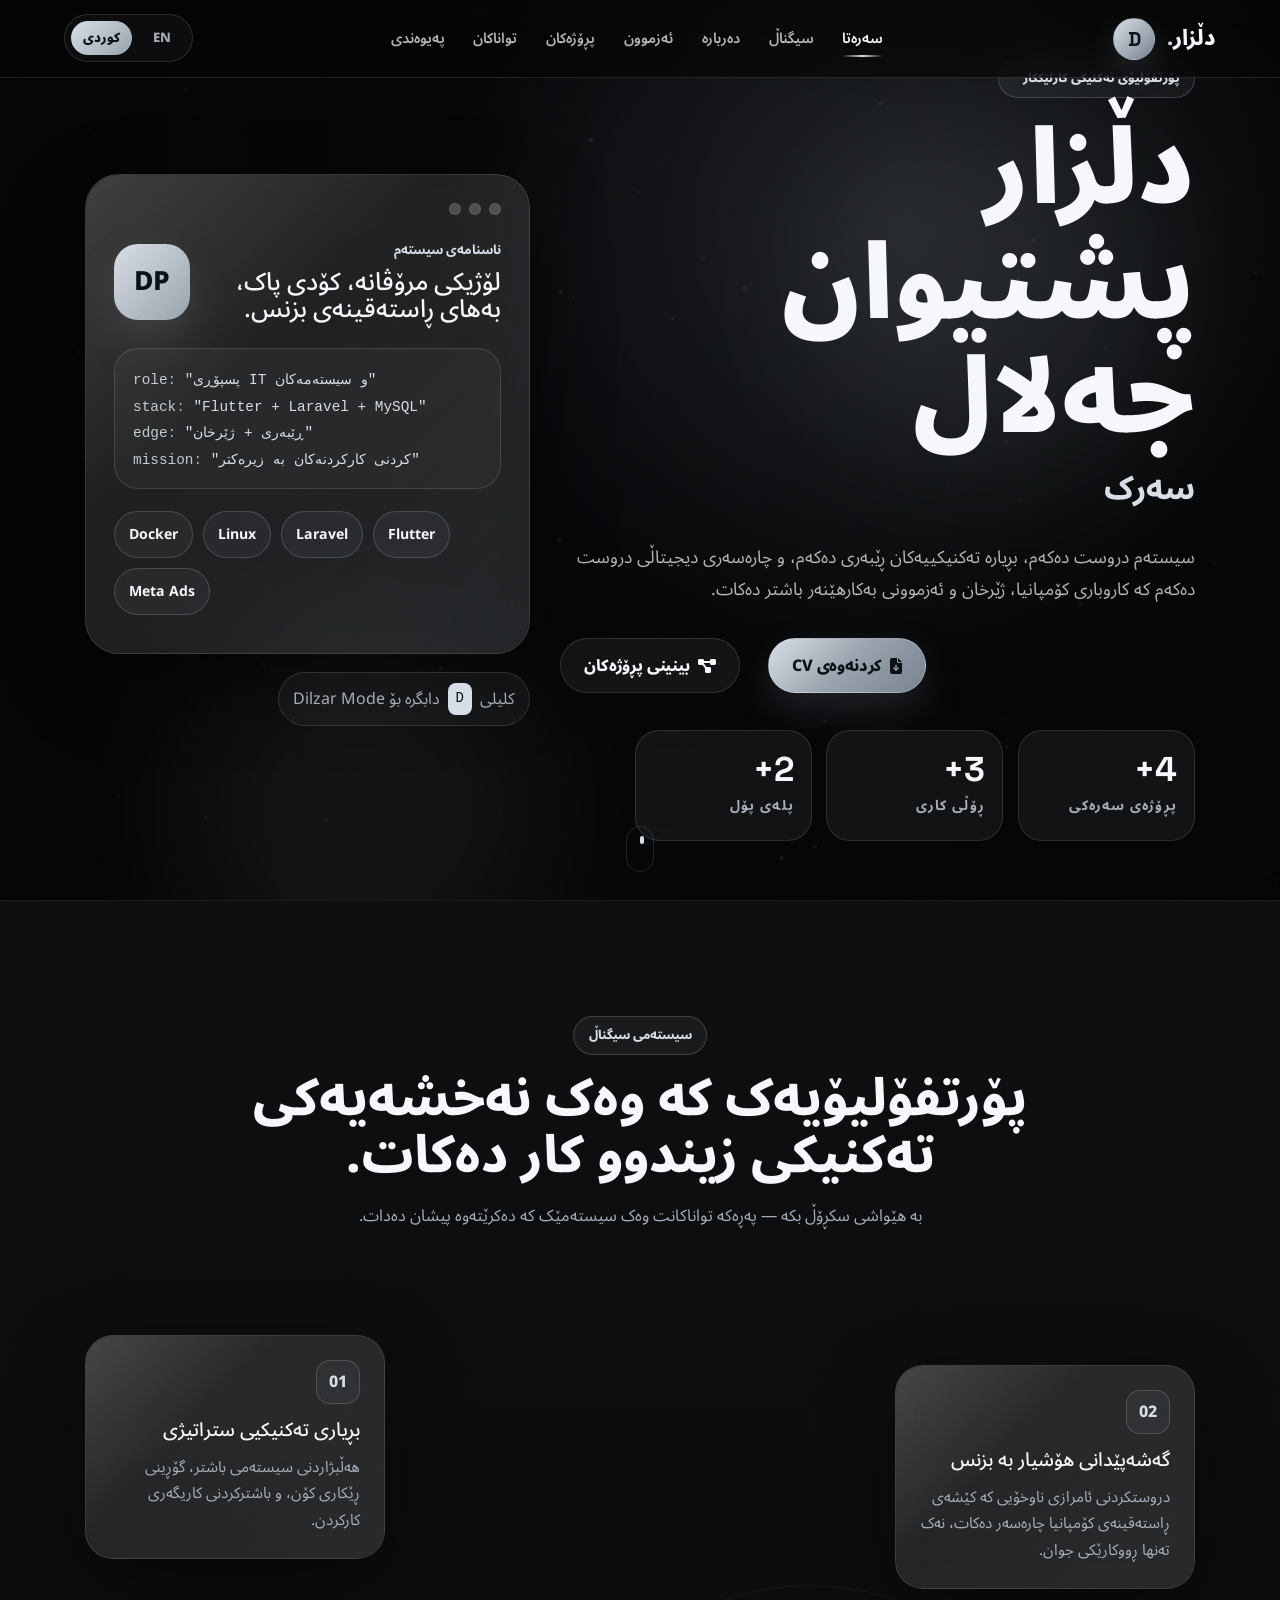
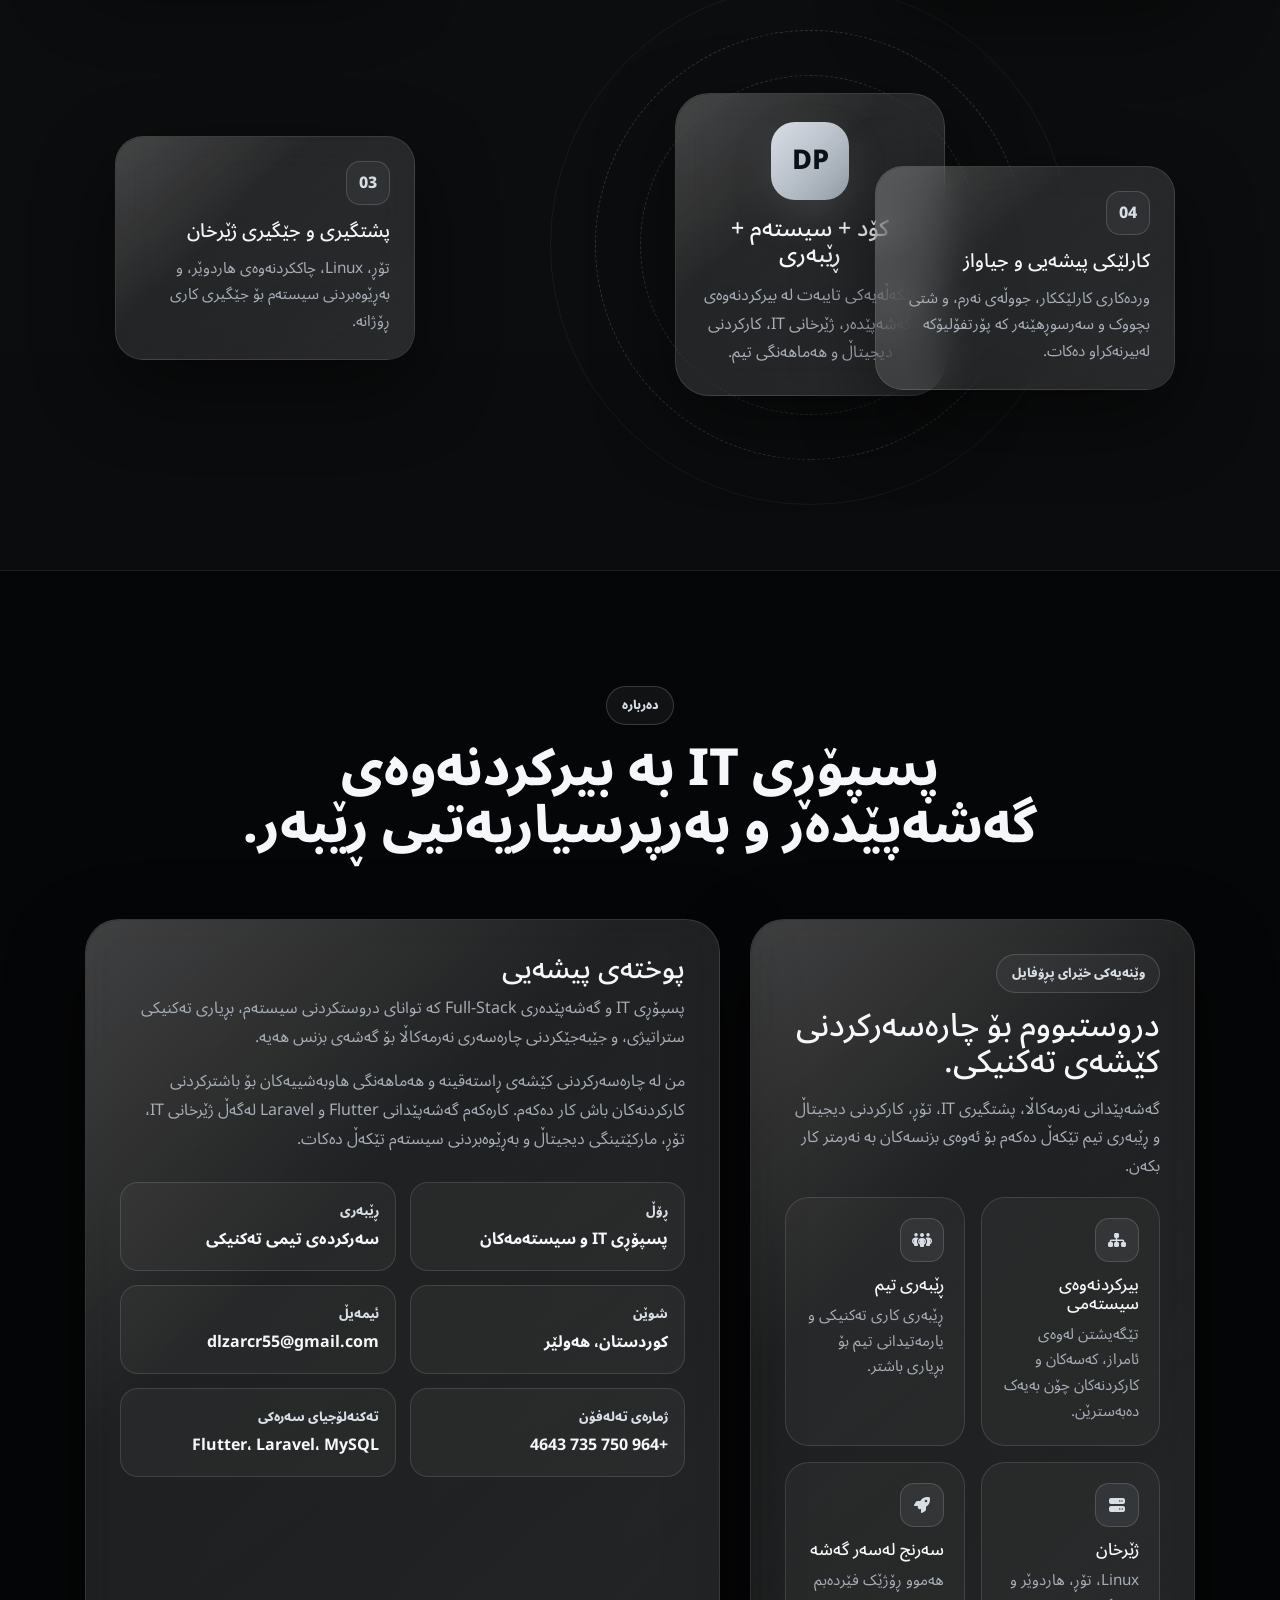
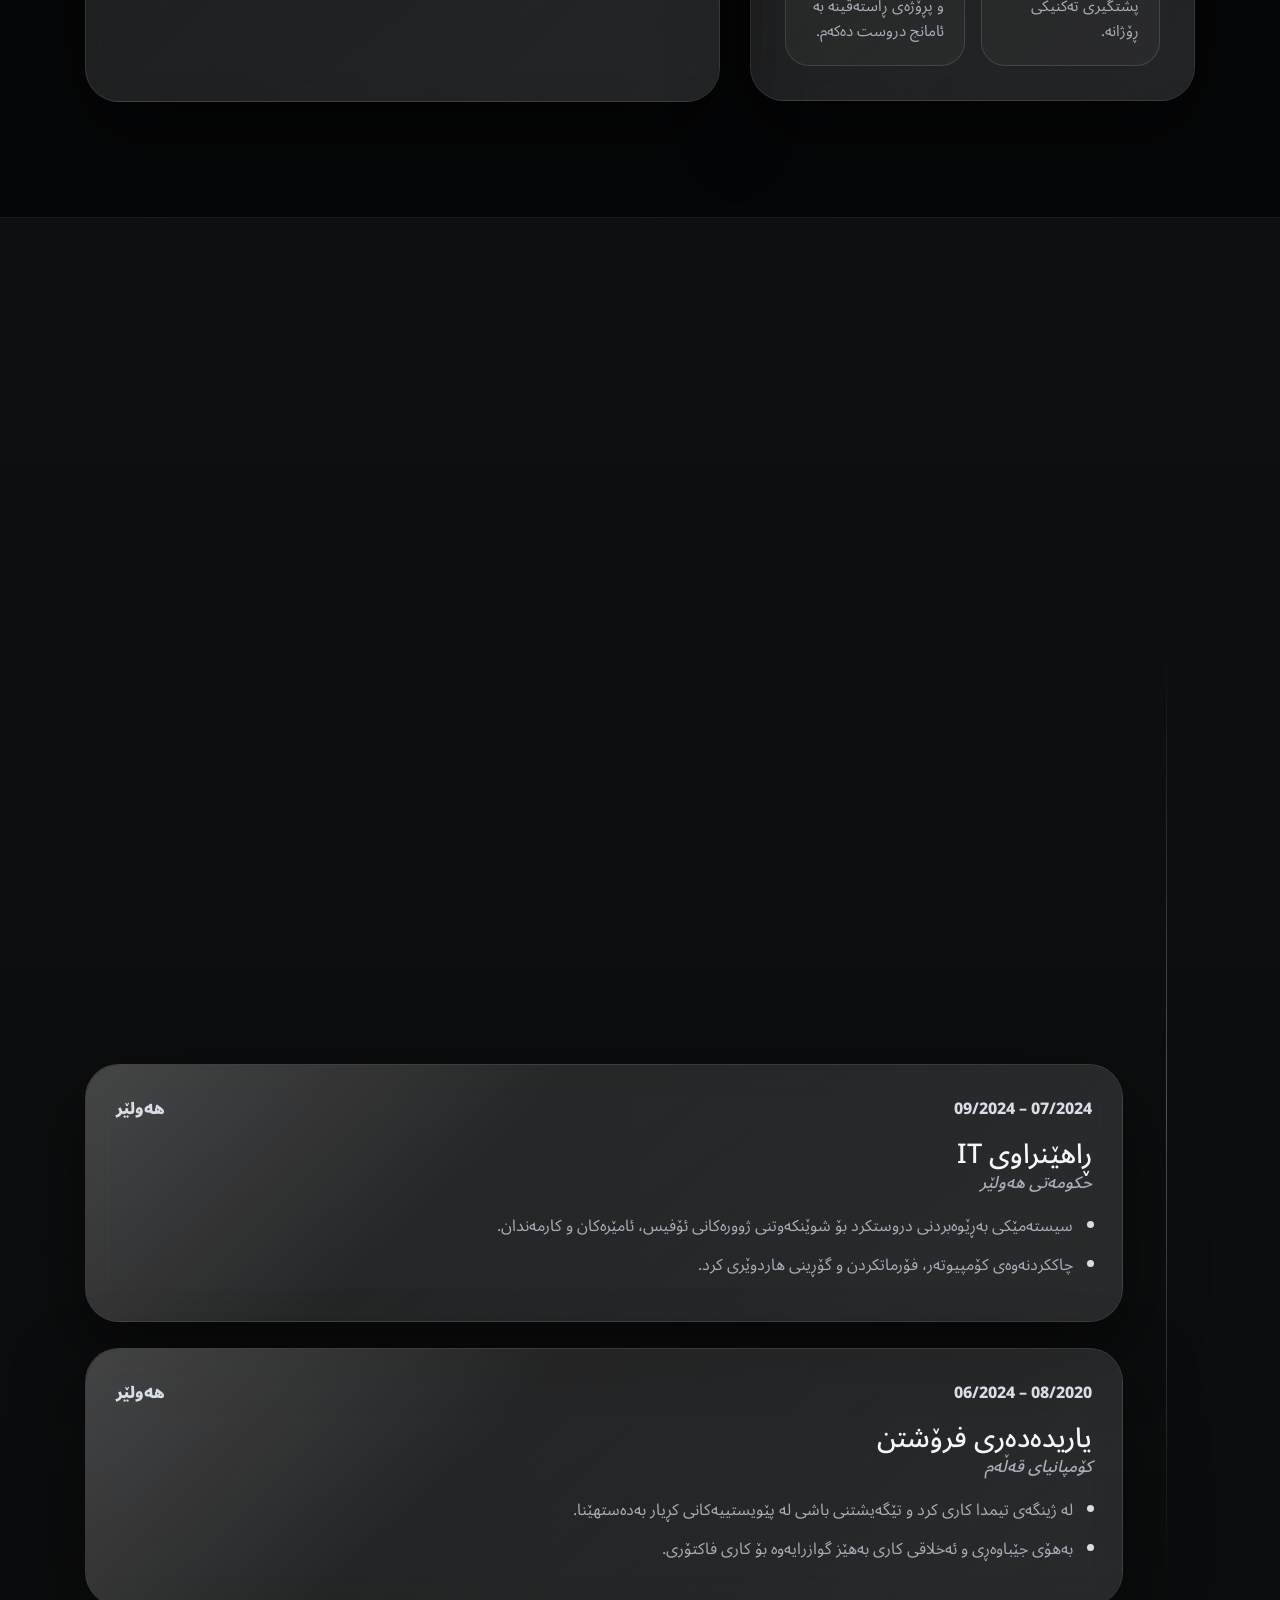
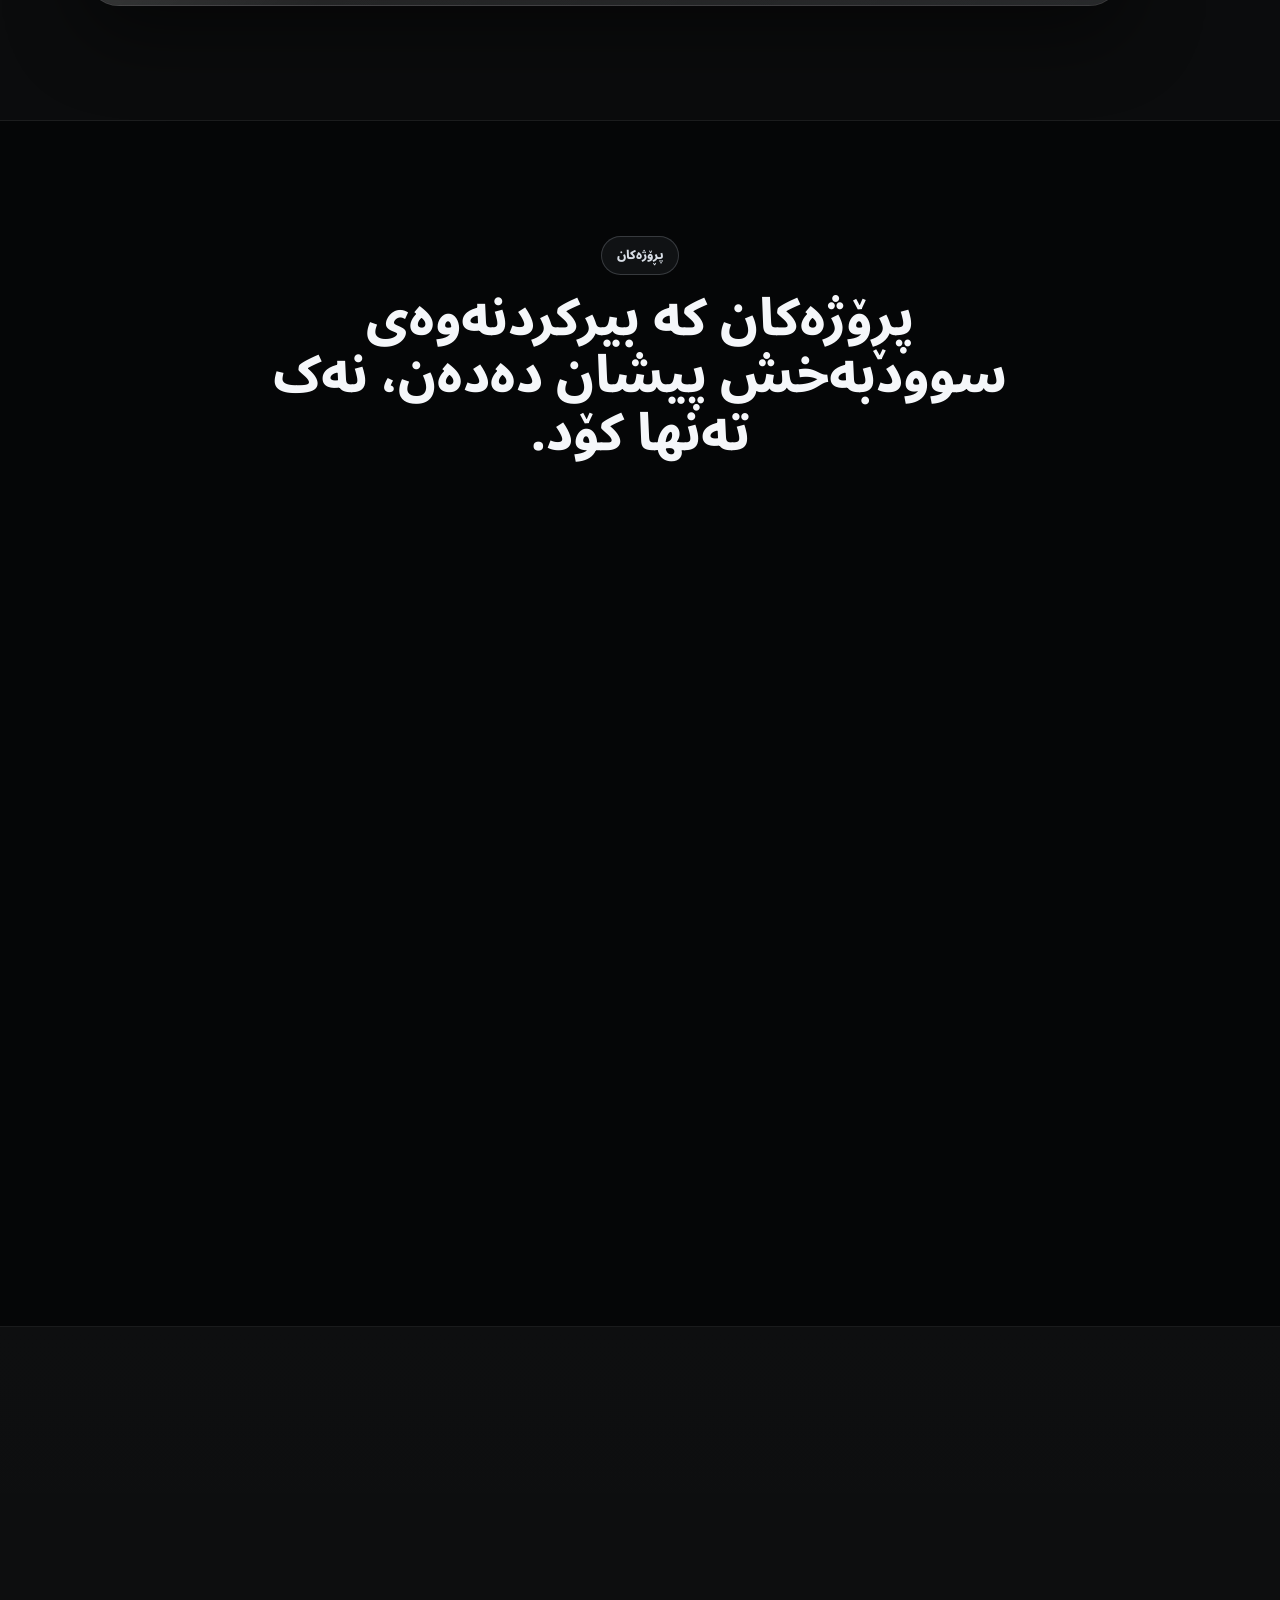
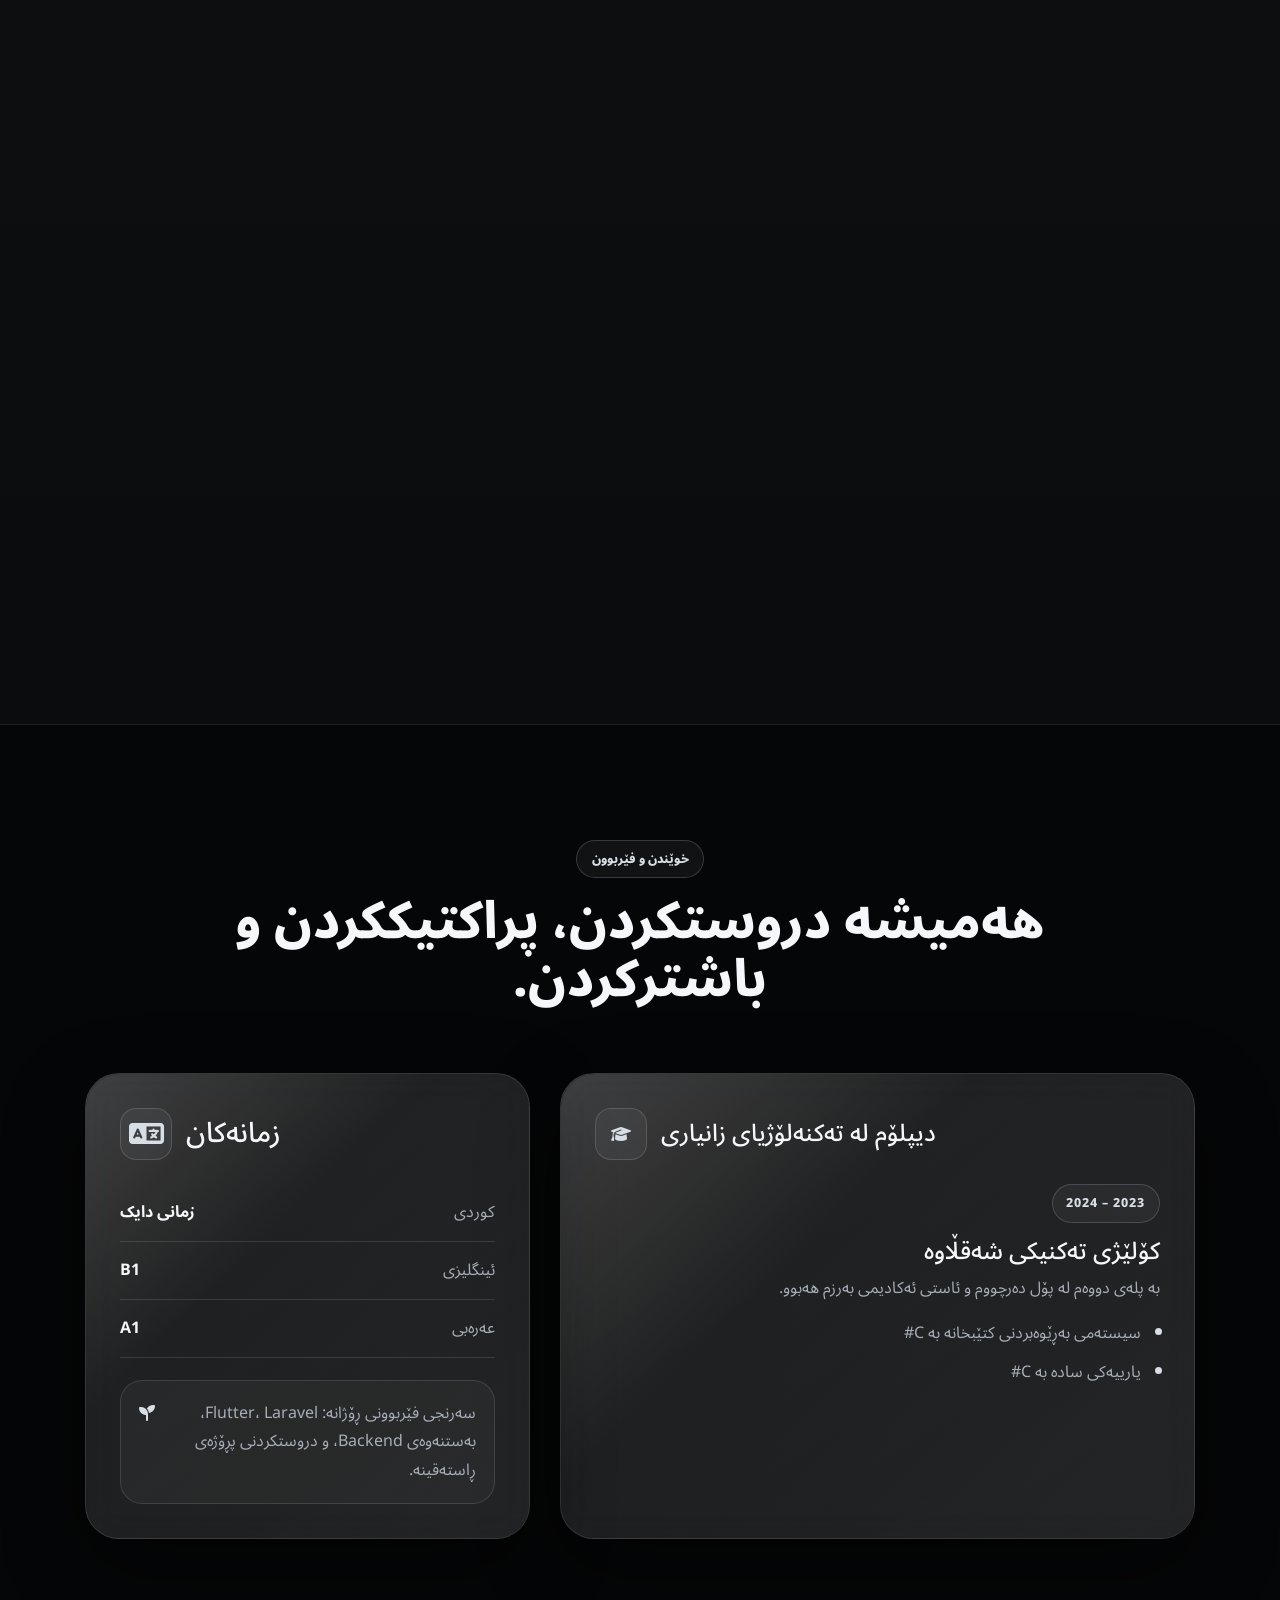
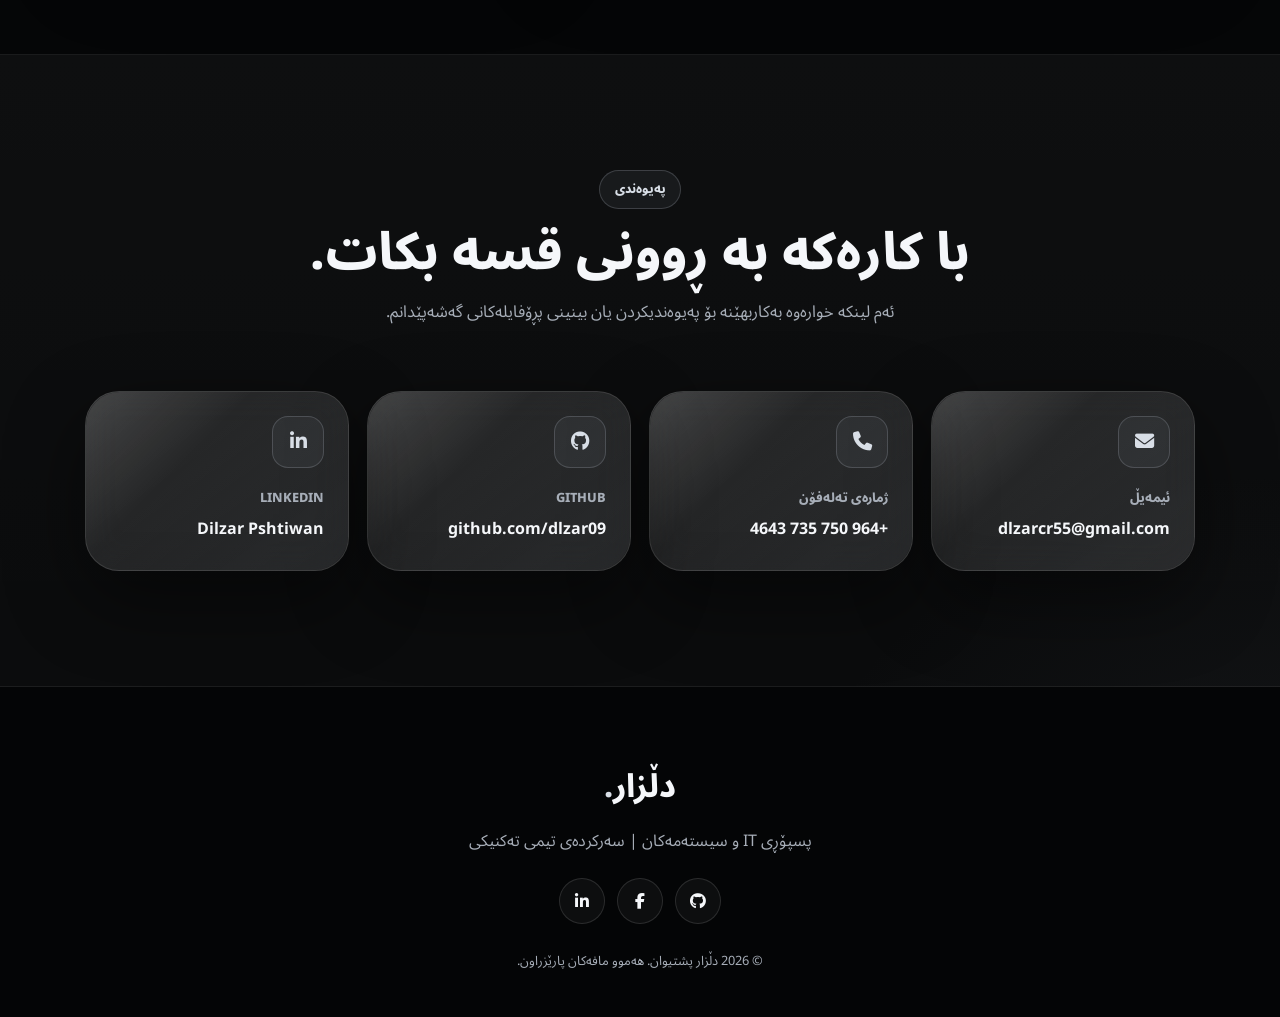
==== index-ku.html @ f73b2b1a "redesign the portfolio" ====
<!DOCTYPE html>
<html lang="ckb" dir="rtl">

<head>
    <meta charset="utf-8">
    <title>دڵزار پشتیوان جەلال | پسپۆڕی IT و سیستەمەکان</title>
    <meta content="width=device-width, initial-scale=1.0" name="viewport">
    <meta content="دڵزار پشتیوان جەلال، پسپۆڕی IT، سەرکردەی تیمی تەکنیکی، گەشەپێدەری Flutter، گەشەپێدەری Laravel" name="keywords">
    <meta content="پۆرتفۆلیۆیەکی تاریک و کارلێککار بۆ دڵزار پشتیوان جەلال، پسپۆڕی IT و سیستەمەکان و سەرکردەی تیمی تەکنیکی." name="description">

    <link href="https://fonts.googleapis.com/css2?family=Inter:wght@300;400;500;600;700;800;900&family=Space+Grotesk:wght@500;600;700&family=Noto+Sans+Arabic:wght@400;500;600;700;800;900&display=swap" rel="stylesheet">
    <link href="https://cdnjs.cloudflare.com/ajax/libs/font-awesome/6.2.1/css/all.min.css" rel="stylesheet">
    <link href="https://stackpath.bootstrapcdn.com/bootstrap/4.4.1/css/bootstrap.min.css" rel="stylesheet">
    <link href="import/assets/css/style.css" rel="stylesheet">
</head>

<body data-spy="scroll" data-target=".navbar" data-offset="88">
    <div class="scroll-progress" aria-hidden="true"></div>
    <div class="cursor-glow" aria-hidden="true"></div>

    <!-- Navbar Start -->
    <nav class="navbar fixed-top navbar-expand-lg navbar-dark luxury-nav px-lg-5">
        <a href="#home" class="navbar-brand ml-lg-3 brand-mark">
            <span class="brand-icon">D</span>
            <span class="brand-text">دڵزار<span>.</span></span>
        </a>

        <button type="button" class="navbar-toggler" data-toggle="collapse" data-target="#navbarCollapse" aria-label="کردنەوەی مێنیو">
            <span class="navbar-toggler-icon"></span>
        </button>

        <div class="collapse navbar-collapse px-lg-3" id="navbarCollapse">
            <div class="navbar-nav m-auto py-3 py-lg-0">
                <a href="#home" class="nav-item nav-link active">سەرەتا</a>
                <a href="#signal" class="nav-item nav-link">سیگناڵ</a>
                <a href="#about" class="nav-item nav-link">دەربارە</a>
                <a href="#experience" class="nav-item nav-link">ئەزموون</a>
                <a href="#projects" class="nav-item nav-link">پڕۆژەکان</a>
                <a href="#skills" class="nav-item nav-link">تواناکان</a>
                <a href="#contact" class="nav-item nav-link">پەیوەندی</a>
            </div>
            <div class="language-switch">
                <a href="index.html" class="lang-link">EN</a>
                <a href="index-ku.html" class="lang-link active">کوردی</a>
            </div>
        </div>
    </nav>
    <!-- Navbar End -->

    <!-- Hero Start -->
    <header class="hero-section d-flex align-items-center" id="home">
        <canvas id="signalCanvas" class="signal-canvas" aria-hidden="true"></canvas>
        <div class="hero-noise"></div>
        <div class="hero-overlay"></div>
        <div class="hero-orb hero-orb-one"></div>
        <div class="hero-orb hero-orb-two"></div>

        <div class="container hero-content">
            <div class="row align-items-center min-vh-100 py-5">
                <div class="col-lg-7 text-center text-lg-right reveal">
                    <span class="eyebrow eyebrow-smart"><i class="fa-solid fa-sparkles"></i> پۆرتفۆلیۆی تەکنیکی کارلێککار</span>
                    <h1 class="hero-title">دڵزار پشتیوان جەلال</h1>
                    <h2 class="hero-role">
                        <span class="typed-text-output"></span>
                        <span class="typed-text d-none">پسپۆڕی IT و سیستەمەکان, سەرکردەی تیمی تەکنیکی, گەشەپێدەری Full-Stack</span>
                    </h2>
                    <p class="hero-description">
                        سیستەم دروست دەکەم، بڕیارە تەکنیکییەکان ڕێبەری دەکەم، و چارەسەری دیجیتاڵی دروست دەکەم کە کاروباری کۆمپانیا، ژێرخان و ئەزموونی بەکارهێنەر باشتر دەکات.
                    </p>

                    <div class="hero-actions d-flex flex-column flex-sm-row align-items-center justify-content-center justify-content-lg-end">
                        <a href="import/assets/files/Dilzar_Pshtiwan_Jalal.pdf" class="btn btn-luxury ml-sm-3 mb-3 mb-sm-0" target="_blank" rel="noopener">
                            <i class="fa-solid fa-file-arrow-down ml-2"></i> کردنەوەی CV
                        </a>
                        <a href="#projects" class="btn btn-ghost">
                            <i class="fa-solid fa-diagram-project ml-2"></i> بینینی پڕۆژەکان
                        </a>
                    </div>

                    <div class="hero-stats">
                        <div class="stat-card magnetic" data-tilt>
                            <strong data-counter="4" data-suffix="">0</strong>
                            <span>پڕۆژەی سەرەکی</span>
                        </div>
                        <div class="stat-card magnetic" data-tilt>
                            <strong data-counter="3" data-suffix="">0</strong>
                            <span>ڕۆڵی کاری</span>
                        </div>
                        <div class="stat-card magnetic" data-tilt>
                            <strong data-counter="2" data-suffix="">0</strong>
                            <span>پلەی پۆل</span>
                        </div>
                    </div>
                </div>

                <div class="col-lg-5 mt-5 mt-lg-0 reveal delay-1">
                    <div class="smart-showcase mx-auto">
                        <div class="smart-window glass-panel magnetic" data-tilt>
                            <div class="window-top">
                                <span></span><span></span><span></span>
                            </div>

                            <div class="smart-head">
                                <div class="monogram">DP</div>
                                <div>
                                    <small>ناسنامەی سیستەم</small>
                                    <h3>لۆژیکی مرۆڤانە، کۆدی پاک، بەهای ڕاستەقینەی بزنس.</h3>
                                </div>
                            </div>

                            <div class="smart-code">
                                <div><span class="code-key">role</span>: <span class="code-value">"پسپۆڕی IT و سیستەمەکان"</span></div>
                                <div><span class="code-key">stack</span>: <span class="code-value">"Flutter + Laravel + MySQL"</span></div>
                                <div><span class="code-key">edge</span>: <span class="code-value">"ڕێبەری + ژێرخان"</span></div>
                                <div><span class="code-key">mission</span>: <span class="code-value">"کردنی کارکردنەکان بە زیرەکتر"</span></div>
                            </div>

                            <div class="stack-chips">
                                <span>Flutter</span>
                                <span>Laravel</span>
                                <span>Linux</span>
                                <span>Docker</span>
                                <span>Meta Ads</span>
                            </div>
                        </div>

                        <button class="command-hint" type="button" data-command-open>
                            کلیلی <kbd>D</kbd> دابگرە بۆ Dilzar Mode
                        </button>
                    </div>
                </div>
            </div>
        </div>

        <a href="#signal" class="scroll-down" aria-label="چوون بۆ بەشی سیگناڵ">
            <span></span>
        </a>
    </header>
    <!-- Hero End -->

    <!-- Signature Experience Start -->
    <section class="section-padding section-muted section-signature" id="signal">
        <div class="container">
            <div class="section-heading text-center reveal">
                <span class="section-kicker">سیستەمی سیگناڵ</span>
                <h2>پۆرتفۆلیۆیەک کە وەک نەخشەیەکی تەکنیکی زیندوو کار دەکات.</h2>
                <p class="section-subtext">
                    بە هێواشی سکڕۆڵ بکە — پەڕەکە تواناکانت وەک سیستەمێک کە دەکرێتەوە پیشان دەدات.
                </p>
            </div>

            <div class="signal-lab">
                <div class="signal-core-wrap reveal">
                    <div class="signal-ring ring-one"></div>
                    <div class="signal-ring ring-two"></div>
                    <div class="signal-ring ring-three"></div>
                    <div class="signal-core glass-panel magnetic" data-tilt>
                        <div class="core-monogram">DP</div>
                        <h3>کۆد + سیستەم + ڕێبەری</h3>
                        <p>تێکەڵەیەکی تایبەت لە بیرکردنەوەی گەشەپێدەر، ژێرخانی IT، کارکردنی دیجیتاڵ و هەماهەنگی تیم.</p>
                    </div>
                </div>

                <div class="signal-node node-top-left glass-panel reveal magnetic" data-tilt>
                    <span class="node-tag">01</span>
                    <h4>بڕیاری تەکنیکیی ستراتیژی</h4>
                    <p>هەڵبژاردنی سیستەمی باشتر، گۆڕینی ڕێکاری کۆن، و باشترکردنی کاریگەری کارکردن.</p>
                </div>

                <div class="signal-node node-top-right glass-panel reveal delay-1 magnetic" data-tilt>
                    <span class="node-tag">02</span>
                    <h4>گەشەپێدانی هۆشیار بە بزنس</h4>
                    <p>دروستکردنی ئامرازی ناوخۆیی کە کێشەی ڕاستەقینەی کۆمپانیا چارەسەر دەکات، نەک تەنها ڕووکارێکی جوان.</p>
                </div>

                <div class="signal-node node-bottom-left glass-panel reveal delay-2 magnetic" data-tilt>
                    <span class="node-tag">03</span>
                    <h4>پشتگیری و جێگیری ژێرخان</h4>
                    <p>تۆڕ، Linux، چاککردنەوەی هاردوێر، و بەڕێوەبردنی سیستەم بۆ جێگیری کاری ڕۆژانە.</p>
                </div>

                <div class="signal-node node-bottom-right glass-panel reveal delay-3 magnetic" data-tilt>
                    <span class="node-tag">04</span>
                    <h4>کارلێکی پیشەیی و جیاواز</h4>
                    <p>وردەکاری کارلێککار، جووڵەی نەرم، و شتی بچووک و سەرسوڕهێنەر کە پۆرتفۆلیۆکە لەبیرنەکراو دەکات.</p>
                </div>
            </div>
        </div>
    </section>
    <!-- Signature Experience End -->

    <!-- About Start -->
    <section class="section-padding" id="about">
        <div class="container">
            <div class="section-heading text-center reveal">
                <span class="section-kicker">دەربارە</span>
                <h2>پسپۆڕی IT بە بیرکردنەوەی گەشەپێدەر و بەرپرسیاریەتیی ڕێبەر.</h2>
            </div>

            <div class="row align-items-stretch">
                <div class="col-lg-5 mb-4 mb-lg-0 reveal">
                    <div class="about-smart-card glass-panel h-100 magnetic" data-tilt>
                        <div class="about-smart-header">
                            <span class="section-kicker mb-3">وێنەیەکی خێرای پڕۆفایل</span>
                            <h3>دروستبووم بۆ چارەسەرکردنی کێشەی تەکنیکی.</h3>
                            <p>
                                گەشەپێدانی نەرمەکاڵا، پشتگیری IT، تۆڕ، کارکردنی دیجیتاڵ و ڕێبەری تیم تێکەڵ دەکەم بۆ ئەوەی بزنسەکان بە نەرمتر کار بکەن.
                            </p>
                        </div>

                        <div class="smart-feature-grid">
                            <div class="smart-feature-item">
                                <i class="fa-solid fa-sitemap"></i>
                                <h4>بیرکردنەوەی سیستەمی</h4>
                                <p>تێگەیشتن لەوەی ئامراز، کەسەکان و کارکردنەکان چۆن بەیەک دەبەسترێن.</p>
                            </div>
                            <div class="smart-feature-item">
                                <i class="fa-solid fa-people-group"></i>
                                <h4>ڕێبەری تیم</h4>
                                <p>ڕێبەری کاری تەکنیکی و یارمەتیدانی تیم بۆ بڕیاری باشتر.</p>
                            </div>
                            <div class="smart-feature-item">
                                <i class="fa-solid fa-server"></i>
                                <h4>ژێرخان</h4>
                                <p>Linux، تۆڕ، هاردوێر و پشتگیری تەکنیکی ڕۆژانە.</p>
                            </div>
                            <div class="smart-feature-item">
                                <i class="fa-solid fa-rocket"></i>
                                <h4>سەرنج لەسەر گەشە</h4>
                                <p>هەموو ڕۆژێک فێردەبم و پڕۆژەی ڕاستەقینە بە ئامانج دروست دەکەم.</p>
                            </div>
                        </div>
                    </div>
                </div>

                <div class="col-lg-7 reveal delay-1">
                    <div class="glass-panel about-panel h-100">
                        <h3>پوختەی پیشەیی</h3>
                        <p>
                            پسپۆڕی IT و گەشەپێدەری Full-Stack کە توانای دروستکردنی سیستەم، بڕیاری تەکنیکی ستراتیژی، و جێبەجێکردنی چارەسەری نەرمەکاڵا بۆ گەشەی بزنس هەیە.
                        </p>
                        <p>
                            من لە چارەسەرکردنی کێشەی ڕاستەقینە و هەماهەنگی هاوبەشییەکان بۆ باشترکردنی کارکردنەکان باش کار دەکەم. کارەکەم گەشەپێدانی Flutter و Laravel لەگەڵ ژێرخانی IT، تۆڕ، مارکێتینگی دیجیتاڵ و بەڕێوەبردنی سیستەم تێکەڵ دەکات.
                        </p>

                        <div class="info-grid">
                            <div><span>ڕۆڵ</span><strong>پسپۆڕی IT و سیستەمەکان</strong></div>
                            <div><span>ڕێبەری</span><strong>سەرکردەی تیمی تەکنیکی</strong></div>
                            <div><span>شوێن</span><strong>کوردستان، هەولێر</strong></div>
                            <div><span>ئیمەیڵ</span><strong>dlzarcr55@gmail.com</strong></div>
                            <div><span>ژمارەی تەلەفۆن</span><strong>+964 750 735 4643</strong></div>
                            <div><span>تەکنەلۆجیای سەرەکی</span><strong>Flutter، Laravel، MySQL</strong></div>
                        </div>
                    </div>
                </div>
            </div>
        </div>
    </section>
    <!-- About End -->

    <!-- Experience Start -->
    <section class="section-padding section-muted" id="experience">
        <div class="container">
            <div class="section-heading text-center reveal">
                <span class="section-kicker">ئەزموون</span>
                <h2>کاری ڕاستەقینە، سیستەمی ڕاستەقینە، بەرپرسیاریەتیی ڕاستەقینە.</h2>
            </div>

            <div class="experience-track">
                <article class="experience-card glass-panel reveal magnetic" data-tilt>
                    <div class="experience-meta">
                        <span>05/2025 – ئێستا</span>
                        <strong>هەولێر</strong>
                    </div>
                    <h3>پسپۆڕی IT و سیستەمەکان</h3>
                    <h4>Rawa Auto Auction</h4>
                    <ul class="lux-list">
                        <li>توێژینەوە و جێبەجێکردنی نەرمەکاڵای نوێی شوێنکەوتن بۆ باشترکردنی کاریگەری کارکردن.</li>
                        <li>ئامرازی ناوخۆیی دروستکرد وەک Shipping Calculator و سیستەمی بەڕێوەبردنی C#.</li>
                        <li>بەڕێوەبردنی کەناڵەکانی سۆشیاڵ میدیا و کەمپەینی ڕیکلامی ڤیدیۆی Meta.</li>
                        <li>ئینتەرنێتی کۆمپانیا بۆ FTTH بەرزکردەوە بۆ زیادکردنی بەرهەمداری تیم.</li>
                        <li>ڕێبەری هاوکاری تەکنیکی لەگەڵ تیمە دەرەکییەکان و گەشەپێدەرانی نێودەوڵەتی کرد.</li>
                        <li>چاوپێکەوتنی کارمەندی نوێی کرد و بڕوانامەی پێزانین وەرگرت بۆ کاری باش.</li>
                    </ul>
                </article>

                <article class="experience-card glass-panel reveal delay-1 magnetic" data-tilt>
                    <div class="experience-meta">
                        <span>07/2024 – 09/2024</span>
                        <strong>هەولێر</strong>
                    </div>
                    <h3>ڕاهێنراوی IT</h3>
                    <h4>حکومەتی هەولێر</h4>
                    <ul class="lux-list">
                        <li>سیستەمێکی بەڕێوەبردنی دروستکرد بۆ شوێنکەوتنی ژوورەکانی ئۆفیس، ئامێرەکان و کارمەندان.</li>
                        <li>چاککردنەوەی کۆمپیوتەر، فۆرماتکردن و گۆڕینی هاردوێری کرد.</li>
                    </ul>
                </article>

                <article class="experience-card glass-panel reveal delay-2 magnetic" data-tilt>
                    <div class="experience-meta">
                        <span>08/2020 – 06/2024</span>
                        <strong>هەولێر</strong>
                    </div>
                    <h3>یاریدەدەری فرۆشتن</h3>
                    <h4>کۆمپانیای قەڵەم</h4>
                    <ul class="lux-list">
                        <li>لە ژینگەی تیمدا کاری کرد و تێگەیشتنی باشی لە پێویستییەکانی کڕیار بەدەستهێنا.</li>
                        <li>بەهۆی جێباوەڕی و ئەخلاقی کاری بەهێز گوازرایەوە بۆ کاری فاکتۆری.</li>
                    </ul>
                </article>
            </div>
        </div>
    </section>
    <!-- Experience End -->

    <!-- Projects Start -->
    <section class="section-padding" id="projects">
        <div class="container">
            <div class="section-heading text-center reveal">
                <span class="section-kicker">پڕۆژەکان</span>
                <h2>پڕۆژەکان کە بیرکردنەوەی سوودبەخش پیشان دەدەن، نەک تەنها کۆد.</h2>
            </div>

            <div class="project-grid">
                <article class="project-card glass-panel reveal magnetic" data-tilt>
                    <div class="project-number">01</div>
                    <i class="fa-solid fa-id-card-clip"></i>
                    <h3>سیستەمی ئۆتۆماتیکی تۆمارکردنی قوتابی</h3>
                    <p>پلاتفۆرمی وێب بۆ وەرگرتنی کۆلێژ کە تۆمارکردنی قوتابی نوێ ئۆتۆماتیک دەکات و ناسنامەی دیجیتاڵی لەگەڵ QR Code تایبەت دروست دەکات.</p>
                    <div class="project-tags"><span>وێب</span><span>QR</span><span>وەرگرتن</span></div>
                </article>

                <article class="project-card glass-panel reveal delay-1 magnetic" data-tilt>
                    <div class="project-number">02</div>
                    <i class="fa-solid fa-car"></i>
                    <h3>سیستەمی بەڕێوەبردنی ئۆتۆمبێل و خاوەنەکەی</h3>
                    <p>ئەپی دێسکتۆپی C# بە شێوەی ئافلاین و پارێزراو بۆ Rawa Auto Auction بۆ تۆمارکردنی ئۆتۆمبێل و بەڕێوەبردنی زانیاری خاوەنەکان.</p>
                    <div class="project-tags"><span>C#</span><span>دێسکتۆپ</span><span>ئامرازی ناوخۆیی</span></div>
                </article>

                <article class="project-card glass-panel reveal delay-2 magnetic" data-tilt>
                    <div class="project-number">03</div>
                    <i class="fa-solid fa-calculator"></i>
                    <h3>حیسابکەری تێچووی گواستنەوەی ئۆتۆمبێل</h3>
                    <p>ئەپلیکەیشنی وێبی تاک-پەڕە کە تێچووی وردی گواستنەوەی ئۆتۆمبێل بەپێی گۆڕاوە لۆجستیکییەکان حیساب دەکات.</p>
                    <div class="project-tags"><span>ئەپی وێب</span><span>حیسابکەر</span><span>بزنس</span></div>
                </article>

                <article class="project-card glass-panel reveal delay-3 magnetic" data-tilt>
                    <div class="project-number">04</div>
                    <i class="fa-solid fa-heart-pulse"></i>
                    <h3>ئەپی مۆبایلی حیسابکەری BMI</h3>
                    <p>ئەپلیکەیشنی مۆبایل کە BMI حیساب دەکات بە بەکارهێنانی ڕەگەز، بەرزی و کێش.</p>
                    <div class="project-tags"><span>مۆبایل</span><span>Flutter</span><span>تەندروستی</span></div>
                </article>
            </div>
        </div>
    </section>
    <!-- Projects End -->

    <!-- Skills Start -->
    <section class="section-padding section-muted" id="skills">
        <div class="container">
            <div class="section-heading text-center reveal">
                <span class="section-kicker">تواناکان</span>
                <h2>کۆمەڵە توانایەکی تەکنیکی هاوسەنگ.</h2>
            </div>

            <div class="skills-console glass-panel reveal">
                <div class="console-header">
                    <span></span><span></span><span></span>
                    <strong>skill_matrix.json</strong>
                </div>

                <div class="skill-matrix">
                    <div class="skill-column">
                        <h3><i class="fa-solid fa-code"></i> بەرنامەنووسی و گەشەپێدان</h3>
                        <div class="skill-pill">Dart / Flutter</div>
                        <div class="skill-pill">C#</div>
                        <div class="skill-pill">Python</div>
                        <div class="skill-pill">PHP</div>
                        <div class="skill-pill">MySQL</div>
                        <div class="skill-pill">Laravel</div>
                        <div class="skill-pill">Firebase</div>
                    </div>

                    <div class="skill-column">
                        <h3><i class="fa-solid fa-network-wired"></i> ژێرخانی IT</h3>
                        <div class="skill-pill">Docker</div>
                        <div class="skill-pill">Git & GitHub</div>
                        <div class="skill-pill">تۆڕی بنەڕەتی</div>
                        <div class="skill-pill">Point-to-Point</div>
                        <div class="skill-pill">ڕێکخستنی سێرڤەری Linux</div>
                        <div class="skill-pill">چاککردنەوەی هاردوێر</div>
                    </div>

                    <div class="skill-column">
                        <h3><i class="fa-solid fa-bullhorn"></i> کارکردنی دیجیتاڵ</h3>
                        <div class="skill-pill">بەڕێوەبردنی سۆشیاڵ میدیا</div>
                        <div class="skill-pill">ڕیکلامی ڤیدیۆی Meta</div>
                        <div class="skill-pill">داخڵکردنی داتا</div>
                        <div class="skill-pill">بەڕێوەبردنی سیستەمەکان</div>
                        <div class="skill-pill">بڕیاردانی تەکنیکی</div>
                        <div class="skill-pill">هاوکاری نێوان بەشەکان</div>
                    </div>
                </div>
            </div>
        </div>
    </section>
    <!-- Skills End -->

    <!-- خوێندن و فێربوون Start -->
    <section class="section-padding" id="education">
        <div class="container">
            <div class="section-heading text-center reveal">
                <span class="section-kicker">خوێندن و فێربوون</span>
                <h2>هەمیشە دروستکردن، پراکتیککردن و باشترکردن.</h2>
            </div>

            <div class="row">
                <div class="col-lg-7 mb-4 mb-lg-0 reveal">
                    <div class="timeline-card glass-panel h-100">
                        <div class="timeline-header">
                            <i class="fa-solid fa-graduation-cap"></i>
                            <h3>دیپلۆم لە تەکنەلۆژیای زانیاری</h3>
                        </div>
                        <div class="timeline-item">
                            <span class="timeline-date">2023 – 2024</span>
                            <h4>کۆلێژی تەکنیکی شەقڵاوە</h4>
                            <p>بە پلەی دووەم لە پۆل دەرچووم و ئاستی ئەکادیمی بەرزم هەبوو.</p>
                            <ul class="lux-list">
                                <li>سیستەمی بەڕێوەبردنی کتێبخانە بە C#</li>
                                <li>یارییەکی سادە بە C#</li>
                            </ul>
                        </div>
                    </div>
                </div>

                <div class="col-lg-5 reveal delay-1">
                    <div class="language-card glass-panel h-100">
                        <h3><i class="fa-solid fa-language"></i> زمانەکان</h3>
                        <div class="language-row"><span>کوردی</span><strong>زمانی دایک</strong></div>
                        <div class="language-row"><span>ئینگلیزی</span><strong>B1</strong></div>
                        <div class="language-row"><span>عەرەبی</span><strong>A1</strong></div>
                        <div class="learning-note">
                            <i class="fa-solid fa-seedling"></i>
                            <p>سەرنجی فێربوونی ڕۆژانە: Flutter، Laravel، بەستنەوەی Backend، و دروستکردنی پڕۆژەی ڕاستەقینە.</p>
                        </div>
                    </div>
                </div>
            </div>
        </div>
    </section>
    <!-- خوێندن و فێربوون End -->

    <!-- Contact Start -->
    <section class="section-padding section-muted" id="contact">
        <div class="container">
            <div class="section-heading text-center reveal">
                <span class="section-kicker">پەیوەندی</span>
                <h2>با کارەکە بە ڕوونی قسە بکات.</h2>
                <p class="section-subtext">ئەم لینکە خوارەوە بەکاربهێنە بۆ پەیوەندیکردن یان بینینی پڕۆفایلەکانی گەشەپێدانم.</p>
            </div>

            <div class="contact-grid">
                <a class="contact-tile glass-panel reveal magnetic" data-tilt href="mailto:dlzarcr55@gmail.com">
                    <i class="fa-solid fa-envelope"></i>
                    <span>ئیمەیڵ</span>
                    <strong>dlzarcr55@gmail.com</strong>
                </a>

                <a class="contact-tile glass-panel reveal delay-1 magnetic" data-tilt href="tel:+9647507354643">
                    <i class="fa-solid fa-phone"></i>
                    <span>ژمارەی تەلەفۆن</span>
                    <strong>+964 750 735 4643</strong>
                </a>

                <a class="contact-tile glass-panel reveal delay-2 magnetic" data-tilt href="https://github.com/dlzar09" target="_blank" rel="noopener">
                    <i class="fa-brands fa-github"></i>
                    <span>GitHub</span>
                    <strong>github.com/dlzar09</strong>
                </a>

                <a class="contact-tile glass-panel reveal delay-3 magnetic" data-tilt href="https://www.linkedin.com/in/dilzar-pshtiwan/" target="_blank" rel="noopener">
                    <i class="fa-brands fa-linkedin-in"></i>
                    <span>LinkedIn</span>
                    <strong>Dilzar Pshtiwan</strong>
                </a>
            </div>
        </div>
    </section>
    <!-- Contact End -->

    <!-- Command Palette -->
    <div class="command-palette" id="commandPalette" aria-hidden="true">
        <div class="command-box glass-panel">
            <button type="button" class="command-close" data-command-close aria-label="داخستنی پانێڵی فەرمان">
                <i class="fa-solid fa-xmark"></i>
            </button>
            <span class="section-kicker">Dilzar Mode</span>
            <h3>ناوەندی فەرمانی پڕۆفایل</h3>
            <p>پانێڵێکی کارلێککاری ڕێکخراوە کە توانای تەکنیکی، بیرکردنەوەی ڕێبەری، و ئەزموونی پڕۆژەکانم بە شێوەیەکی پاک و پیشەیی نیشان دەدات.</p>
            <div class="command-list">
                <a href="#projects" data-command-close><i class="fa-solid fa-diagram-project"></i> بچۆ بۆ پڕۆژەکان</a>
                <a href="#experience" data-command-close><i class="fa-solid fa-briefcase"></i> بچۆ بۆ ئەزموون</a>
                <a href="import/assets/files/Dilzar_Pshtiwan_Jalal.pdf" target="_blank" rel="noopener"><i class="fa-solid fa-file-lines"></i> کردنەوەی CV</a>
                <a href="mailto:dlzarcr55@gmail.com"><i class="fa-solid fa-paper-plane"></i> ناردنی ئیمەیڵ</a>
            </div>
        </div>
    </div>

    <!-- Footer Start -->
    <footer class="footer-section">
        <div class="container text-center">
            <a href="#home" class="footer-logo">دڵزار<span>.</span></a>
            <p>پسپۆڕی IT و سیستەمەکان | سەرکردەی تیمی تەکنیکی</p>
            <div class="footer-socials">
                <a href="https://github.com/dlzar09" target="_blank" rel="noopener"><i class="fab fa-github"></i></a>
                <a href="https://www.facebook.com/dlzar.pshtiwan" target="_blank" rel="noopener"><i class="fab fa-facebook-f"></i></a>
                <a href="https://www.linkedin.com/in/dilzar-pshtiwan/" target="_blank" rel="noopener"><i class="fab fa-linkedin-in"></i></a>
            </div>
            <small>&copy; 2026 دڵزار پشتیوان. هەموو مافەکان پارێزراون.</small>
        </div>
    </footer>
    <!-- Footer End -->

    <a href="#" class="back-to-top" aria-label="گەڕانەوە بۆ سەرەوە"><i class="fa fa-angle-up"></i></a>

    <script src="https://code.jquery.com/jquery-3.4.1.min.js"></script>
    <script src="https://stackpath.bootstrapcdn.com/bootstrap/4.4.1/js/bootstrap.bundle.min.js"></script>
    <script src="import/assets/js/portfolio.js"></script>
</body>

</html>
---- import/assets/css/style.css ----
/*
    Dilzar Pshtiwan Jalal - Interactive Dark Gray Portfolio
    Fully redesigned from the CV with smart scroll effects and professional fun.
*/

:root {
    --bg: #050607;
    --bg-soft: #090b10;
    --bg-card: rgba(255, 255, 255, 0.055);
    --bg-card-strong: rgba(255, 255, 255, 0.085);
    --accent: #9aa3ad;
    --accent-soft: #788390;
    --accent-light: #d8dee6;
    --text: #f5f7fa;
    --text-muted: #a7aeb8;
    --border: rgba(255, 255, 255, 0.12);
    --border-accent: rgba(154, 163, 173, 0.28);
    --shadow: 0 28px 80px rgba(0, 0, 0, 0.48);
    --radius-xl: 34px;
    --radius-lg: 24px;
    --radius-md: 16px;
    --font-heading: "Space Grotesk", sans-serif;
    --font-body: "Inter", sans-serif;
}

* {
    box-sizing: border-box;
}

html {
    scroll-behavior: smooth;
}

body {
    margin: 0;
    color: var(--text-muted);
    background:
        radial-gradient(circle at top left, rgba(154, 163, 173, 0.10), transparent 34rem),
        radial-gradient(circle at bottom right, rgba(71, 78, 88, 0.18), transparent 34rem),
        var(--bg);
    font-family: var(--font-body);
    font-size: 16px;
    line-height: 1.8;
    overflow-x: hidden;
}

body::before {
    content: "";
    position: fixed;
    inset: 0;
    pointer-events: none;
    background-image:
        linear-gradient(rgba(255, 255, 255, 0.025) 1px, transparent 1px),
        linear-gradient(90deg, rgba(255, 255, 255, 0.025) 1px, transparent 1px);
    background-size: 46px 46px;
    mask-image: linear-gradient(to bottom, rgba(0, 0, 0, 0.6), transparent 70%);
    z-index: -3;
}

::selection {
    color: #0c1117;
    background: var(--accent-light);
}

a {
    color: var(--accent-light);
    transition: all 0.25s ease;
}

a:hover {
    color: var(--text);
    text-decoration: none;
}

h1, h2, h3, h4, h5, h6 {
    color: var(--text);
    font-family: var(--font-heading);
    line-height: 1.12;
}

img {
    user-select: none;
}

.scroll-progress {
    position: fixed;
    top: 0;
    left: 0;
    height: 3px;
    width: 0%;
    z-index: 9999;
    background: linear-gradient(90deg, transparent, var(--accent-light), var(--accent-soft));
    box-shadow: 0 0 24px rgba(216, 222, 230, 0.35);
}

.cursor-glow {
    position: fixed;
    top: 0;
    left: 0;
    width: 360px;
    height: 360px;
    border-radius: 50%;
    pointer-events: none;
    z-index: -1;
    opacity: 0.18;
    background: radial-gradient(circle, rgba(216, 222, 230, 0.25), transparent 65%);
    transform: translate(-50%, -50%);
    transition: opacity 0.25s ease;
}

/* Navbar */
.luxury-nav {
    min-height: 78px;
    background: rgba(5, 6, 7, 0.66);
    border-bottom: 1px solid var(--border);
    backdrop-filter: blur(18px);
    -webkit-backdrop-filter: blur(18px);
    transition: 0.3s ease;
}

.luxury-nav.scrolled {
    min-height: 68px;
    background: rgba(5, 6, 7, 0.86);
    box-shadow: 0 18px 45px rgba(0, 0, 0, 0.32);
}

.brand-mark {
    display: inline-flex;
    align-items: center;
    gap: 0.75rem;
}

.brand-icon {
    display: inline-flex;
    width: 42px;
    height: 42px;
    align-items: center;
    justify-content: center;
    border: 1px solid var(--border-accent);
    border-radius: 50%;
    color: #0d131a;
    background: linear-gradient(135deg, var(--accent-light), var(--accent-soft));
    font-family: var(--font-heading);
    font-weight: 800;
    box-shadow: 0 10px 30px rgba(154, 163, 173, 0.18);
}

.brand-text {
    color: var(--text);
    font-family: var(--font-heading);
    font-size: 1.35rem;
    font-weight: 800;
    letter-spacing: -0.04em;
}

.brand-text span,
.footer-logo span {
    color: var(--accent-light);
}

.navbar-dark .navbar-nav .nav-link {
    position: relative;
    color: rgba(245, 247, 250, 0.72);
    padding: 0.75rem 0.9rem;
    font-weight: 600;
    font-size: 0.9rem;
}

.navbar-dark .navbar-nav .nav-link::after {
    content: "";
    position: absolute;
    left: 0.9rem;
    right: 0.9rem;
    bottom: 0.4rem;
    height: 2px;
    border-radius: 999px;
    background: linear-gradient(90deg, transparent, var(--accent-light), transparent);
    transform: scaleX(0);
    transition: 0.25s ease;
}

.navbar-dark .navbar-nav .nav-link:hover,
.navbar-dark .navbar-nav .nav-link.active {
    color: var(--text);
}

.navbar-dark .navbar-nav .nav-link:hover::after,
.navbar-dark .navbar-nav .nav-link.active::after {
    transform: scaleX(1);
}

.navbar-toggler {
    border: 1px solid var(--border) !important;
    border-radius: 14px;
    padding: 0.65rem 0.8rem;
}

/* Reusable */
.section-padding {
    position: relative;
    padding: 115px 0;
}

.section-muted {
    background:
        linear-gradient(180deg, rgba(255, 255, 255, 0.025), rgba(255, 255, 255, 0.01)),
        rgba(255, 255, 255, 0.015);
    border-top: 1px solid rgba(255, 255, 255, 0.06);
    border-bottom: 1px solid rgba(255, 255, 255, 0.06);
}

.section-heading {
    max-width: 820px;
    margin: 0 auto 64px;
}

.section-kicker,
.eyebrow {
    display: inline-flex;
    align-items: center;
    gap: 0.55rem;
    margin-bottom: 1rem;
    color: var(--accent-light);
    border: 1px solid var(--border-accent);
    border-radius: 999px;
    padding: 0.45rem 0.9rem;
    background: rgba(154, 163, 173, 0.08);
    font-size: 0.78rem;
    font-weight: 800;
    letter-spacing: 0.13em;
    text-transform: uppercase;
}

.eyebrow-smart i {
    color: var(--accent-light);
    font-size: 0.75rem;
    filter: none;
}

.section-heading h2 {
    margin: 0;
    color: var(--text);
    font-size: clamp(2.05rem, 4vw, 4rem);
    font-weight: 800;
    letter-spacing: -0.06em;
}

.section-subtext {
    max-width: 720px;
    margin: 1rem auto 0;
    color: var(--text-muted);
    font-size: 1.02rem;
}

.glass-panel {
    position: relative;
    overflow: hidden;
    border: 1px solid var(--border);
    border-radius: var(--radius-xl);
    background:
        linear-gradient(145deg, rgba(255, 255, 255, 0.08), rgba(255, 255, 255, 0.025)),
        var(--bg-card);
    box-shadow: var(--shadow);
    backdrop-filter: blur(18px);
    -webkit-backdrop-filter: blur(18px);
}

.glass-panel::before {
    content: "";
    position: absolute;
    inset: 0;
    border-radius: inherit;
    pointer-events: none;
    background: linear-gradient(135deg, rgba(255, 255, 255, 0.16), transparent 38%, rgba(154, 163, 173, 0.10));
    opacity: 0.78;
}

.glass-panel > * {
    position: relative;
    z-index: 1;
}

.btn {
    border-radius: 999px;
    padding: 0.92rem 1.45rem;
    font-weight: 800;
    letter-spacing: -0.01em;
    transition: 0.25s ease;
}

.btn-luxury {
    display: inline-flex;
    align-items: center;
    justify-content: center;
    border: 1px solid rgba(216, 222, 230, 0.30);
    color: #0c1117 !important;
    background: linear-gradient(135deg, var(--accent-light), var(--accent), var(--accent-soft));
    box-shadow: 0 16px 38px rgba(154, 163, 173, 0.18);
}

.btn-luxury:hover {
    transform: translateY(-3px);
    box-shadow: 0 22px 52px rgba(154, 163, 173, 0.24);
}

.btn-ghost {
    display: inline-flex;
    align-items: center;
    justify-content: center;
    color: var(--text) !important;
    border: 1px solid var(--border);
    background: rgba(255, 255, 255, 0.055);
}

.btn-ghost:hover {
    border-color: var(--border-accent);
    background: rgba(154, 163, 173, 0.10);
    transform: translateY(-3px);
}

/* Reveal */
.reveal {
    opacity: 0;
    transform: translateY(36px);
    transition: opacity 0.8s ease, transform 0.8s ease;
}

.reveal.visible {
    opacity: 1;
    transform: translateY(0);
}

.delay-1 { transition-delay: 0.12s; }
.delay-2 { transition-delay: 0.22s; }
.delay-3 { transition-delay: 0.32s; }

/* Hero */
.hero-section {
    position: relative;
    min-height: 100vh;
    overflow: hidden;
    background:
        radial-gradient(circle at 70% 25%, rgba(154, 163, 173, 0.16), transparent 28rem),
        linear-gradient(120deg, #050607, #090b10 46%, #050607);
}

.signal-canvas {
    position: absolute;
    inset: 0;
    width: 100%;
    height: 100%;
    opacity: 0.55;
}

.hero-overlay {
    position: absolute;
    inset: 0;
    background:
        radial-gradient(circle at 70% 25%, rgba(154, 163, 173, 0.14), transparent 28rem),
        linear-gradient(90deg, rgba(5, 6, 7, 0.96), rgba(5, 6, 7, 0.68) 46%, rgba(5, 6, 7, 0.88));
}

.hero-noise {
    position: absolute;
    inset: 0;
    opacity: 0.14;
    mix-blend-mode: overlay;
    background-image: url("data:image/svg+xml,%3Csvg viewBox='0 0 220 220' xmlns='http://www.w3.org/2000/svg'%3E%3Cfilter id='n'%3E%3CfeTurbulence type='fractalNoise' baseFrequency='0.9' numOctaves='4' stitchTiles='stitch'/%3E%3C/filter%3E%3Crect width='100%25' height='100%25' filter='url(%23n)' opacity='0.55'/%3E%3C/svg%3E");
    pointer-events: none;
}

.hero-orb {
    position: absolute;
    width: 360px;
    height: 360px;
    border-radius: 50%;
    background: var(--accent);
    opacity: 0.09;
    filter: blur(65px);
}

.hero-orb-one { top: 12%; right: 9%; }
.hero-orb-two { bottom: -10%; left: 14%; background: #ffffff; opacity: 0.05; }

.hero-content {
    position: relative;
    z-index: 2;
}

.hero-title {
    margin: 0 0 0.8rem;
    color: var(--text);
    font-size: clamp(3rem, 8vw, 6.4rem);
    font-weight: 900;
    letter-spacing: -0.08em;
}

.hero-role {
    min-height: 54px;
    margin-bottom: 1.1rem;
    color: var(--accent-light);
    font-size: clamp(1.25rem, 3vw, 2.05rem);
    font-weight: 700;
    letter-spacing: -0.04em;
}

.hero-description {
    max-width: 670px;
    margin-bottom: 2rem;
    color: rgba(245, 247, 250, 0.72);
    font-size: 1.1rem;
}

.hero-stats {
    display: grid;
    grid-template-columns: repeat(3, minmax(0, 1fr));
    gap: 14px;
    max-width: 560px;
    margin-top: 2.3rem;
}

.stat-card {
    padding: 1.3rem 1.1rem;
    border: 1px solid var(--border);
    border-radius: 24px;
    background: rgba(255, 255, 255, 0.055);
    backdrop-filter: blur(12px);
    -webkit-backdrop-filter: blur(12px);
}

.stat-card strong {
    display: block;
    color: var(--text);
    font-family: var(--font-heading);
    font-size: 2.15rem;
    font-weight: 800;
    line-height: 1;
}

.stat-card span {
    display: block;
    margin-top: 0.5rem;
    color: var(--text-muted);
    font-size: 0.86rem;
    font-weight: 700;
    text-transform: uppercase;
    letter-spacing: 0.08em;
}

.smart-showcase {
    position: relative;
    max-width: 470px;
}

.smart-window {
    padding: 28px;
    min-height: 480px;
}

.window-top {
    display: flex;
    gap: 8px;
    margin-bottom: 24px;
}

.window-top span {
    width: 12px;
    height: 12px;
    border-radius: 50%;
    background: rgba(255,255,255,0.2);
    border: 1px solid rgba(255,255,255,0.08);
}

.smart-head {
    display: flex;
    align-items: center;
    gap: 16px;
    margin-bottom: 24px;
}

.monogram {
    width: 76px;
    height: 76px;
    flex: 0 0 76px;
    border-radius: 24px;
    display: flex;
    align-items: center;
    justify-content: center;
    font-family: var(--font-heading);
    font-weight: 800;
    font-size: 1.65rem;
    letter-spacing: -0.05em;
    color: #0c1117;
    background: linear-gradient(135deg, var(--accent-light), var(--accent));
    box-shadow: 0 18px 40px rgba(154, 163, 173, 0.18);
}

.smart-head small {
    display: block;
    margin-bottom: 6px;
    color: var(--accent-light);
    font-size: 0.82rem;
    text-transform: uppercase;
    letter-spacing: 0.12em;
    font-weight: 700;
}

.smart-head h3 {
    margin: 0;
    font-size: 1.55rem;
}

.smart-code {
    border: 1px solid var(--border);
    border-radius: 24px;
    background: rgba(255,255,255,0.04);
    padding: 18px 18px 14px;
    margin-bottom: 22px;
    font-family: ui-monospace, SFMono-Regular, Menlo, Monaco, Consolas, "Liberation Mono", "Courier New", monospace;
    font-size: 0.9rem;
    line-height: 1.85;
}

.code-key { color: #c5ccd5; }
.code-value { color: var(--accent-light); }

.stack-chips {
    display: flex;
    flex-wrap: wrap;
    gap: 10px;
}

.stack-chips span,
.project-tags span {
    padding: 10px 14px;
    border-radius: 999px;
    border: 1px solid var(--border-accent);
    color: var(--text);
    background: rgba(154, 163, 173, 0.08);
    font-size: 0.88rem;
    font-weight: 700;
}

.command-hint {
    position: relative;
    display: inline-flex;
    align-items: center;
    gap: 8px;
    margin-top: 18px;
    border: 1px solid var(--border);
    border-radius: 999px;
    padding: 10px 14px;
    color: var(--text-muted);
    background: rgba(255,255,255,0.045);
    backdrop-filter: blur(12px);
}

.command-hint kbd {
    border-radius: 8px;
    color: #0c1117;
    background: var(--accent-light);
    padding: 3px 8px;
}

.scroll-down {
    position: absolute;
    left: 50%;
    bottom: 28px;
    z-index: 2;
    width: 28px;
    height: 46px;
    transform: translateX(-50%);
    border: 1px solid var(--border);
    border-radius: 999px;
}

.scroll-down span {
    position: absolute;
    left: 50%;
    top: 9px;
    width: 4px;
    height: 8px;
    border-radius: 999px;
    background: var(--accent-light);
    animation: scrollPulse 1.6s ease infinite;
}

@keyframes scrollPulse {
    0% { opacity: 0; transform: translate(-50%, 0); }
    35% { opacity: 1; }
    100% { opacity: 0; transform: translate(-50%, 24px); }
}

/* Signature */
.section-signature {
    overflow: hidden;
}

.signal-lab {
    position: relative;
    min-height: 760px;
    margin-top: 10px;
}

.signal-core-wrap {
    position: absolute;
    left: 50%;
    top: 50%;
    transform: translate(-50%, -50%);
    width: 340px;
    height: 340px;
    display: flex;
    align-items: center;
    justify-content: center;
}

.signal-ring {
    position: absolute;
    border-radius: 50%;
    border: 1px dashed rgba(216, 222, 230, 0.18);
    animation: slowSpin 26s linear infinite;
}

.ring-one { width: 340px; height: 340px; }
.ring-two { width: 430px; height: 430px; animation-direction: reverse; animation-duration: 34s; }
.ring-three { width: 520px; height: 520px; animation-duration: 42s; border-style: solid; border-color: rgba(154, 163, 173, 0.08); }

.signal-core {
    width: 270px;
    text-align: center;
    padding: 28px 24px;
    border-radius: 34px;
}

.core-monogram {
    width: 78px;
    height: 78px;
    border-radius: 24px;
    margin: 0 auto 16px;
    display: flex;
    align-items: center;
    justify-content: center;
    background: linear-gradient(135deg, var(--accent-light), var(--accent));
    color: #0c1117;
    font-family: var(--font-heading);
    font-size: 1.7rem;
    font-weight: 800;
    box-shadow: 0 18px 40px rgba(154, 163, 173, 0.18);
}

.signal-core h3 {
    font-size: 1.45rem;
    margin-bottom: 0.8rem;
}

.signal-core p {
    margin: 0;
}

.signal-node {
    position: absolute;
    width: 300px;
    padding: 24px;
    border-radius: 28px;
    transition: transform 0.3s ease, border-color 0.3s ease, box-shadow 0.3s ease;
}

.signal-node:hover,
.project-card:hover,
.contact-tile:hover {
    transform: translateY(-8px) scale(1.01);
    border-color: var(--border-accent);
    box-shadow: 0 24px 56px rgba(0,0,0,0.34);
}

.signal-node h4 {
    font-size: 1.2rem;
    margin-bottom: 0.75rem;
}

.signal-node p {
    margin-bottom: 0;
    font-size: 0.96rem;
    line-height: 1.75;
}

.node-tag {
    display: inline-flex;
    align-items: center;
    justify-content: center;
    width: 44px;
    height: 44px;
    margin-bottom: 16px;
    border-radius: 14px;
    border: 1px solid var(--border-accent);
    background: rgba(154, 163, 173, 0.08);
    color: var(--accent-light);
    font-weight: 800;
}

.node-top-left { left: 0; top: 40px; }
.node-top-right { right: 0; top: 70px; }
.node-bottom-left { left: 30px; bottom: 95px; }
.node-bottom-right { right: 20px; bottom: 65px; }

@keyframes slowSpin {
    from { transform: rotate(0deg); }
    to { transform: rotate(360deg); }
}

/* About */
.about-smart-card,
.about-panel,
.timeline-card,
.language-card {
    padding: 34px;
}

.about-smart-header h3 {
    font-size: 2rem;
    margin-bottom: 14px;
}

.smart-feature-grid {
    display: grid;
    grid-template-columns: repeat(2, minmax(0, 1fr));
    gap: 16px;
}

.smart-feature-item {
    border: 1px solid var(--border);
    border-radius: 24px;
    padding: 20px;
    background: rgba(255,255,255,0.035);
}

.smart-feature-item i {
    display: inline-flex;
    align-items: center;
    justify-content: center;
    width: 44px;
    height: 44px;
    border-radius: 14px;
    margin-bottom: 14px;
    color: var(--accent-light);
    background: rgba(154, 163, 173, 0.10);
    border: 1px solid var(--border-accent);
}

.smart-feature-item h4 {
    margin-bottom: 8px;
    font-size: 1.05rem;
}

.smart-feature-item p {
    margin-bottom: 0;
    font-size: 0.95rem;
    line-height: 1.7;
}

.info-grid {
    display: grid;
    grid-template-columns: repeat(2, minmax(0, 1fr));
    gap: 14px;
    margin-top: 28px;
}

.info-grid div {
    padding: 1rem;
    border: 1px solid var(--border);
    border-radius: 18px;
    background: rgba(255, 255, 255, 0.04);
}

.info-grid span {
    display: block;
    margin-bottom: 0.2rem;
    color: var(--accent-light);
    font-size: 0.8rem;
    font-weight: 800;
    text-transform: uppercase;
    letter-spacing: 0.08em;
}

.info-grid strong {
    color: var(--text);
    font-weight: 700;
}

/* Experience */
.experience-track {
    position: relative;
    display: grid;
    gap: 26px;
}

.experience-track::before {
    content: "";
    position: absolute;
    left: 28px;
    top: 20px;
    bottom: 20px;
    width: 1px;
    background: linear-gradient(to bottom, transparent, var(--accent-light), transparent);
    opacity: 0.35;
}

.experience-card {
    margin-left: 72px;
    padding: 30px;
}

.experience-card::after {
    content: "";
    position: absolute;
    left: -55px;
    top: 32px;
    width: 18px;
    height: 18px;
    border-radius: 50%;
    background: var(--accent-light);
    box-shadow: 0 0 24px rgba(216, 222, 230, 0.42);
}

.experience-meta {
    display: flex;
    flex-wrap: wrap;
    gap: 10px;
    justify-content: space-between;
    margin-bottom: 1rem;
    color: var(--accent-light);
    font-weight: 800;
}

.experience-card h3 {
    margin-bottom: 0.25rem;
    font-size: 1.7rem;
}

.experience-card h4 {
    margin-bottom: 1.2rem;
    color: var(--text-muted);
    font-size: 1.05rem;
    font-family: var(--font-body);
    font-style: italic;
}

.lux-list {
    padding-left: 1rem;
    margin-bottom: 0;
}

.lux-list li {
    margin-bottom: 0.65rem;
    color: var(--text-muted);
}

.lux-list li::marker {
    color: var(--accent-light);
}

/* Projects */
.project-grid {
    display: grid;
    grid-template-columns: repeat(2, minmax(0, 1fr));
    gap: 24px;
}

.project-card {
    padding: 30px;
    min-height: 330px;
    transition: 0.3s ease;
}

.project-number {
    position: absolute;
    right: 24px;
    top: 18px;
    color: rgba(255,255,255,0.08);
    font-family: var(--font-heading);
    font-size: 4rem;
    font-weight: 800;
    line-height: 1;
}

.project-card > i {
    display: inline-flex;
    width: 58px;
    height: 58px;
    align-items: center;
    justify-content: center;
    border: 1px solid var(--border-accent);
    border-radius: 18px;
    margin-bottom: 20px;
    color: var(--accent-light);
    background: rgba(154, 163, 173, 0.08);
    font-size: 1.4rem;
}

.project-card h3 {
    margin-bottom: 14px;
    font-size: 1.45rem;
}

.project-tags {
    display: flex;
    flex-wrap: wrap;
    gap: 10px;
    margin-top: 22px;
}

/* Skills */
.skills-console {
    padding: 0;
}

.console-header {
    display: flex;
    align-items: center;
    gap: 9px;
    padding: 18px 22px;
    border-bottom: 1px solid var(--border);
    background: rgba(255,255,255,0.035);
}

.console-header span {
    width: 12px;
    height: 12px;
    border-radius: 50%;
    background: rgba(255,255,255,0.2);
}

.console-header strong {
    margin-left: 8px;
    color: var(--text);
    font-family: var(--font-heading);
}

.skill-matrix {
    display: grid;
    grid-template-columns: repeat(3, minmax(0, 1fr));
    gap: 20px;
    padding: 26px;
}

.skill-column {
    border: 1px solid var(--border);
    border-radius: 26px;
    padding: 24px;
    background: rgba(255,255,255,0.035);
}

.skill-column h3 {
    display: flex;
    gap: 10px;
    align-items: center;
    margin-bottom: 20px;
    font-size: 1.1rem;
}

.skill-column h3 i {
    color: var(--accent-light);
}

.skill-pill {
    display: inline-flex;
    margin: 0 8px 10px 0;
    border: 1px solid var(--border-accent);
    border-radius: 999px;
    padding: 8px 12px;
    color: var(--text);
    background: rgba(154, 163, 173, 0.08);
    font-size: 0.9rem;
    font-weight: 700;
}

/* Education */
.timeline-header {
    display: flex;
    align-items: center;
    gap: 14px;
    margin-bottom: 24px;
}

.timeline-header i,
.language-card h3 i {
    display: inline-flex;
    width: 52px;
    height: 52px;
    align-items: center;
    justify-content: center;
    border: 1px solid var(--border-accent);
    border-radius: 16px;
    color: var(--accent-light);
    background: rgba(154, 163, 173, 0.08);
}

.timeline-header h3 {
    margin: 0;
    font-size: 1.5rem;
}

.timeline-date {
    display: inline-flex;
    border: 1px solid var(--border-accent);
    border-radius: 999px;
    padding: 0.45rem 0.85rem;
    margin-bottom: 1rem;
    color: var(--accent-light);
    background: rgba(154, 163, 173, 0.08);
    font-size: 0.78rem;
    font-weight: 800;
    letter-spacing: 0.08em;
}

.language-card h3 {
    display: flex;
    align-items: center;
    gap: 14px;
    margin-bottom: 24px;
}

.language-row {
    display: flex;
    justify-content: space-between;
    gap: 16px;
    padding: 14px 0;
    border-bottom: 1px solid var(--border);
}

.language-row strong {
    color: var(--text);
}

.learning-note {
    display: flex;
    gap: 12px;
    margin-top: 22px;
    border: 1px solid var(--border);
    border-radius: 22px;
    padding: 18px;
    background: rgba(255,255,255,0.035);
}

.learning-note i {
    color: var(--accent-light);
    margin-top: 6px;
}

.learning-note p {
    margin: 0;
}

/* Contact */
.contact-grid {
    display: grid;
    grid-template-columns: repeat(4, minmax(0, 1fr));
    gap: 18px;
}

.contact-tile {
    padding: 24px;
    min-height: 180px;
    transition: 0.3s ease;
}

.contact-tile i {
    display: inline-flex;
    width: 52px;
    height: 52px;
    align-items: center;
    justify-content: center;
    border: 1px solid var(--border-accent);
    border-radius: 16px;
    margin-bottom: 18px;
    color: var(--accent-light);
    background: rgba(154, 163, 173, 0.08);
    font-size: 1.2rem;
}

.contact-tile span {
    display: block;
    color: var(--text-muted);
    font-weight: 800;
    text-transform: uppercase;
    letter-spacing: 0.08em;
    font-size: 0.8rem;
}

.contact-tile strong {
    display: block;
    margin-top: 6px;
    color: var(--text);
    word-break: break-word;
}

/* Command Palette */
.command-palette {
    position: fixed;
    inset: 0;
    z-index: 10000;
    display: none;
    align-items: center;
    justify-content: center;
    padding: 22px;
    background: rgba(0,0,0,0.62);
    backdrop-filter: blur(18px);
}

.command-palette.open {
    display: flex;
}

.command-box {
    width: min(520px, 100%);
    padding: 32px;
}

.command-close {
    position: absolute;
    right: 20px;
    top: 18px;
    border: 1px solid var(--border);
    border-radius: 14px;
    width: 42px;
    height: 42px;
    color: var(--text);
    background: rgba(255,255,255,0.06);
}

.command-box h3 {
    font-size: 2rem;
}

.command-list {
    display: grid;
    gap: 10px;
    margin-top: 22px;
}

.command-list a {
    display: flex;
    align-items: center;
    gap: 12px;
    border: 1px solid var(--border);
    border-radius: 18px;
    padding: 14px 16px;
    color: var(--text);
    background: rgba(255,255,255,0.04);
    font-weight: 700;
}

.command-list a:hover {
    border-color: var(--border-accent);
    transform: translateX(6px);
}

.command-list i {
    color: var(--accent-light);
}

/* Footer */
.footer-section {
    padding: 72px 0 42px;
    background: #040506;
}

.footer-logo {
    display: inline-block;
    color: var(--text);
    font-family: var(--font-heading);
    font-size: 2rem;
    font-weight: 800;
    letter-spacing: -0.05em;
    margin-bottom: 10px;
}

.footer-section p {
    margin-bottom: 22px;
}

.footer-socials {
    display: flex;
    justify-content: center;
    gap: 12px;
    margin-bottom: 22px;
}

.footer-socials a,
.back-to-top {
    display: inline-flex;
    align-items: center;
    justify-content: center;
    width: 46px;
    height: 46px;
    border: 1px solid var(--border);
    border-radius: 50%;
    color: var(--text);
    background: rgba(255,255,255,0.04);
}

.footer-socials a:hover,
.back-to-top:hover {
    border-color: var(--border-accent);
    color: var(--accent-light);
    transform: translateY(-4px);
}

.back-to-top {
    position: fixed;
    right: 26px;
    bottom: 26px;
    z-index: 99;
    opacity: 0;
    visibility: hidden;
    transform: translateY(12px);
}

.back-to-top.show {
    opacity: 1;
    visibility: visible;
    transform: translateY(0);
}

/* Magnetic / tilt helper */
[data-tilt] {
    transform-style: preserve-3d;
    will-change: transform;
}

/* Responsive */
@media (max-width: 1199.98px) {
    .signal-lab {
        min-height: auto;
        display: grid;
        grid-template-columns: repeat(2, minmax(0, 1fr));
        gap: 20px;
    }

    .signal-core-wrap,
    .signal-node {
        position: relative;
        top: auto;
        left: auto;
        right: auto;
        bottom: auto;
        transform: none;
        width: 100%;
        max-width: none;
    }

    .signal-core-wrap {
        order: -1;
        height: 430px;
        grid-column: 1 / -1;
    }

    .contact-grid {
        grid-template-columns: repeat(2, minmax(0, 1fr));
    }

    .skill-matrix {
        grid-template-columns: 1fr;
    }
}

@media (max-width: 991.98px) {
    .section-padding {
        padding: 88px 0;
    }

    .hero-stats {
        margin-left: auto;
        margin-right: auto;
    }

    .smart-window {
        min-height: auto;
    }

    .project-grid {
        grid-template-columns: 1fr;
    }
}

@media (max-width: 767.98px) {
    .hero-stats,
    .info-grid,
    .smart-feature-grid,
    .contact-grid {
        grid-template-columns: 1fr;
    }

    .smart-head {
        align-items: flex-start;
        flex-direction: column;
    }

    .signal-lab {
        grid-template-columns: 1fr;
    }

    .signal-core-wrap {
        height: 360px;
    }

    .ring-one { width: 250px; height: 250px; }
    .ring-two { width: 310px; height: 310px; }
    .ring-three { width: 360px; height: 360px; }

    .signal-core {
        width: 100%;
        max-width: 270px;
    }

    .experience-card {
        margin-left: 38px;
        padding: 24px;
    }

    .experience-track::before {
        left: 15px;
    }

    .experience-card::after {
        left: -31px;
    }

    .cursor-glow {
        display: none;
    }
}

@media (prefers-reduced-motion: reduce) {
    *,
    *::before,
    *::after {
        animation: none !important;
        transition: none !important;
        scroll-behavior: auto !important;
    }
}


/* Language switch */
.language-switch {
    display: inline-flex;
    align-items: center;
    gap: 6px;
    padding: 6px;
    border: 1px solid var(--border);
    border-radius: 999px;
    background: rgba(255,255,255,0.04);
}

.lang-link {
    display: inline-flex;
    align-items: center;
    justify-content: center;
    min-width: 48px;
    height: 34px;
    padding: 0 12px;
    border-radius: 999px;
    color: var(--text-muted);
    font-size: 0.82rem;
    font-weight: 800;
}

.lang-link:hover,
.lang-link.active {
    color: #0c1117;
    background: linear-gradient(135deg, var(--accent-light), var(--accent));
}

/* Kurdish / RTL version */
html[dir="rtl"] body {
    text-align: right;
    font-family: "Noto Sans Arabic", "Inter", sans-serif;
}

html[dir="rtl"] h1,
html[dir="rtl"] h2,
html[dir="rtl"] h3,
html[dir="rtl"] h4,
html[dir="rtl"] h5,
html[dir="rtl"] h6,
html[dir="rtl"] .brand-text,
html[dir="rtl"] .footer-logo,
html[dir="rtl"] .monogram,
html[dir="rtl"] .core-monogram {
    font-family: "Noto Sans Arabic", "Space Grotesk", sans-serif;
    letter-spacing: 0;
}

html[dir="rtl"] .section-kicker,
html[dir="rtl"] .eyebrow,
html[dir="rtl"] .contact-tile span,
html[dir="rtl"] .info-grid span,
html[dir="rtl"] .smart-head small {
    letter-spacing: 0;
}

html[dir="rtl"] .navbar-nav {
    padding-right: 0;
}

html[dir="rtl"] .brand-mark,
html[dir="rtl"] .section-kicker,
html[dir="rtl"] .eyebrow,
html[dir="rtl"] .hero-actions,
html[dir="rtl"] .smart-head,
html[dir="rtl"] .timeline-header,
html[dir="rtl"] .language-card h3,
html[dir="rtl"] .learning-note,
html[dir="rtl"] .idea-chip {
    flex-direction: row-reverse;
}

html[dir="rtl"] .hero-actions {
    gap: 12px;
}

html[dir="rtl"] .smart-head {
    text-align: right;
}

html[dir="rtl"] .smart-code {
    direction: ltr;
    text-align: left;
}

html[dir="rtl"] .stack-chips,
html[dir="rtl"] .project-tags,
html[dir="rtl"] .idea-strip {
    justify-content: flex-end;
}

html[dir="rtl"] .experience-track::before {
    left: auto;
    right: 28px;
}

html[dir="rtl"] .experience-card {
    margin-left: 0;
    margin-right: 72px;
}

html[dir="rtl"] .experience-card::after {
    left: auto;
    right: -55px;
}

html[dir="rtl"] .lux-list {
    padding-left: 0;
    padding-right: 1.2rem;
}

html[dir="rtl"] .experience-meta {
    direction: rtl;
}

html[dir="rtl"] .command-close {
    right: auto;
    left: 18px;
}

html[dir="rtl"] .command-list a {
    flex-direction: row-reverse;
    text-align: right;
}

html[dir="rtl"] .back-to-top {
    right: auto;
    left: 24px;
}

@media (max-width: 991.98px) {
    .language-switch {
        margin: 0 auto 12px;
    }
}

@media (max-width: 767.98px) {
    html[dir="rtl"] .experience-card {
        margin-left: 0;
        margin-right: 38px;
    }

    html[dir="rtl"] .experience-track::before {
        left: auto;
        right: 15px;
    }

    html[dir="rtl"] .experience-card::after {
        left: auto;
        right: -31px;
    }
}
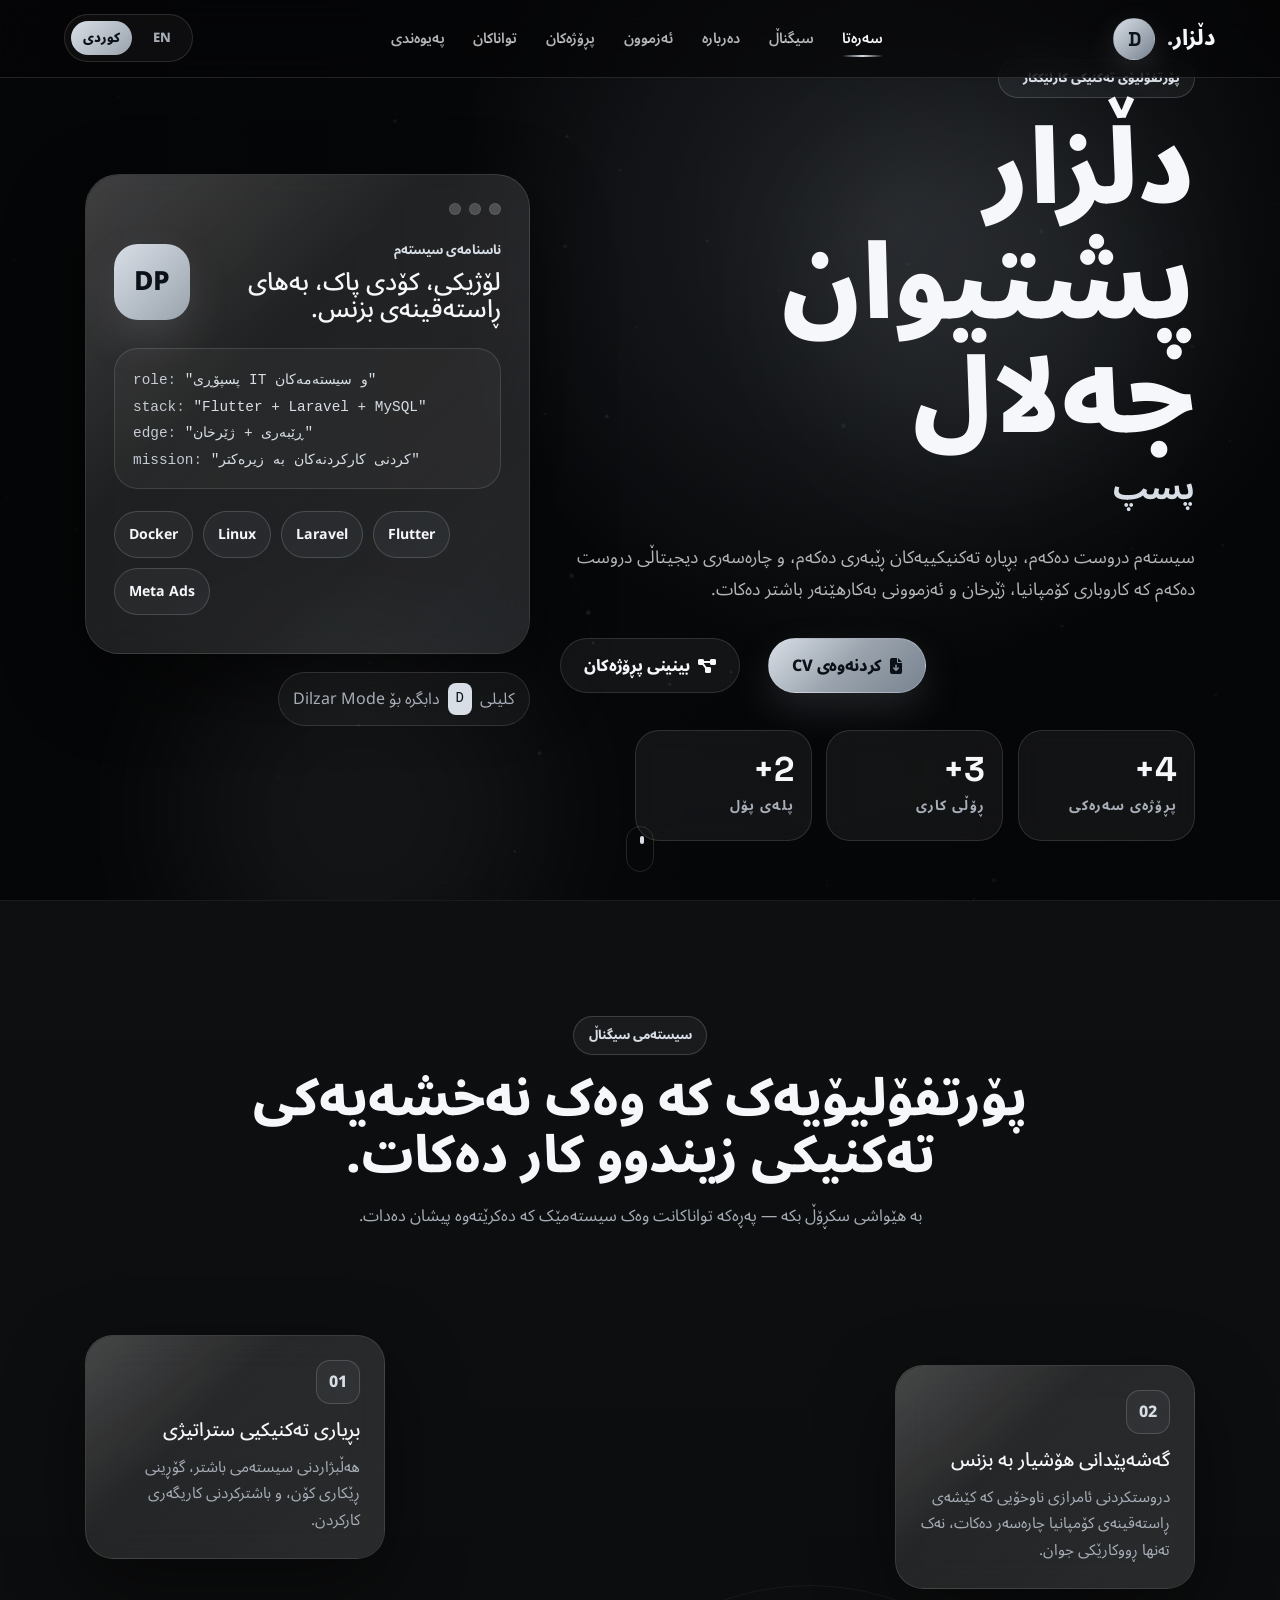
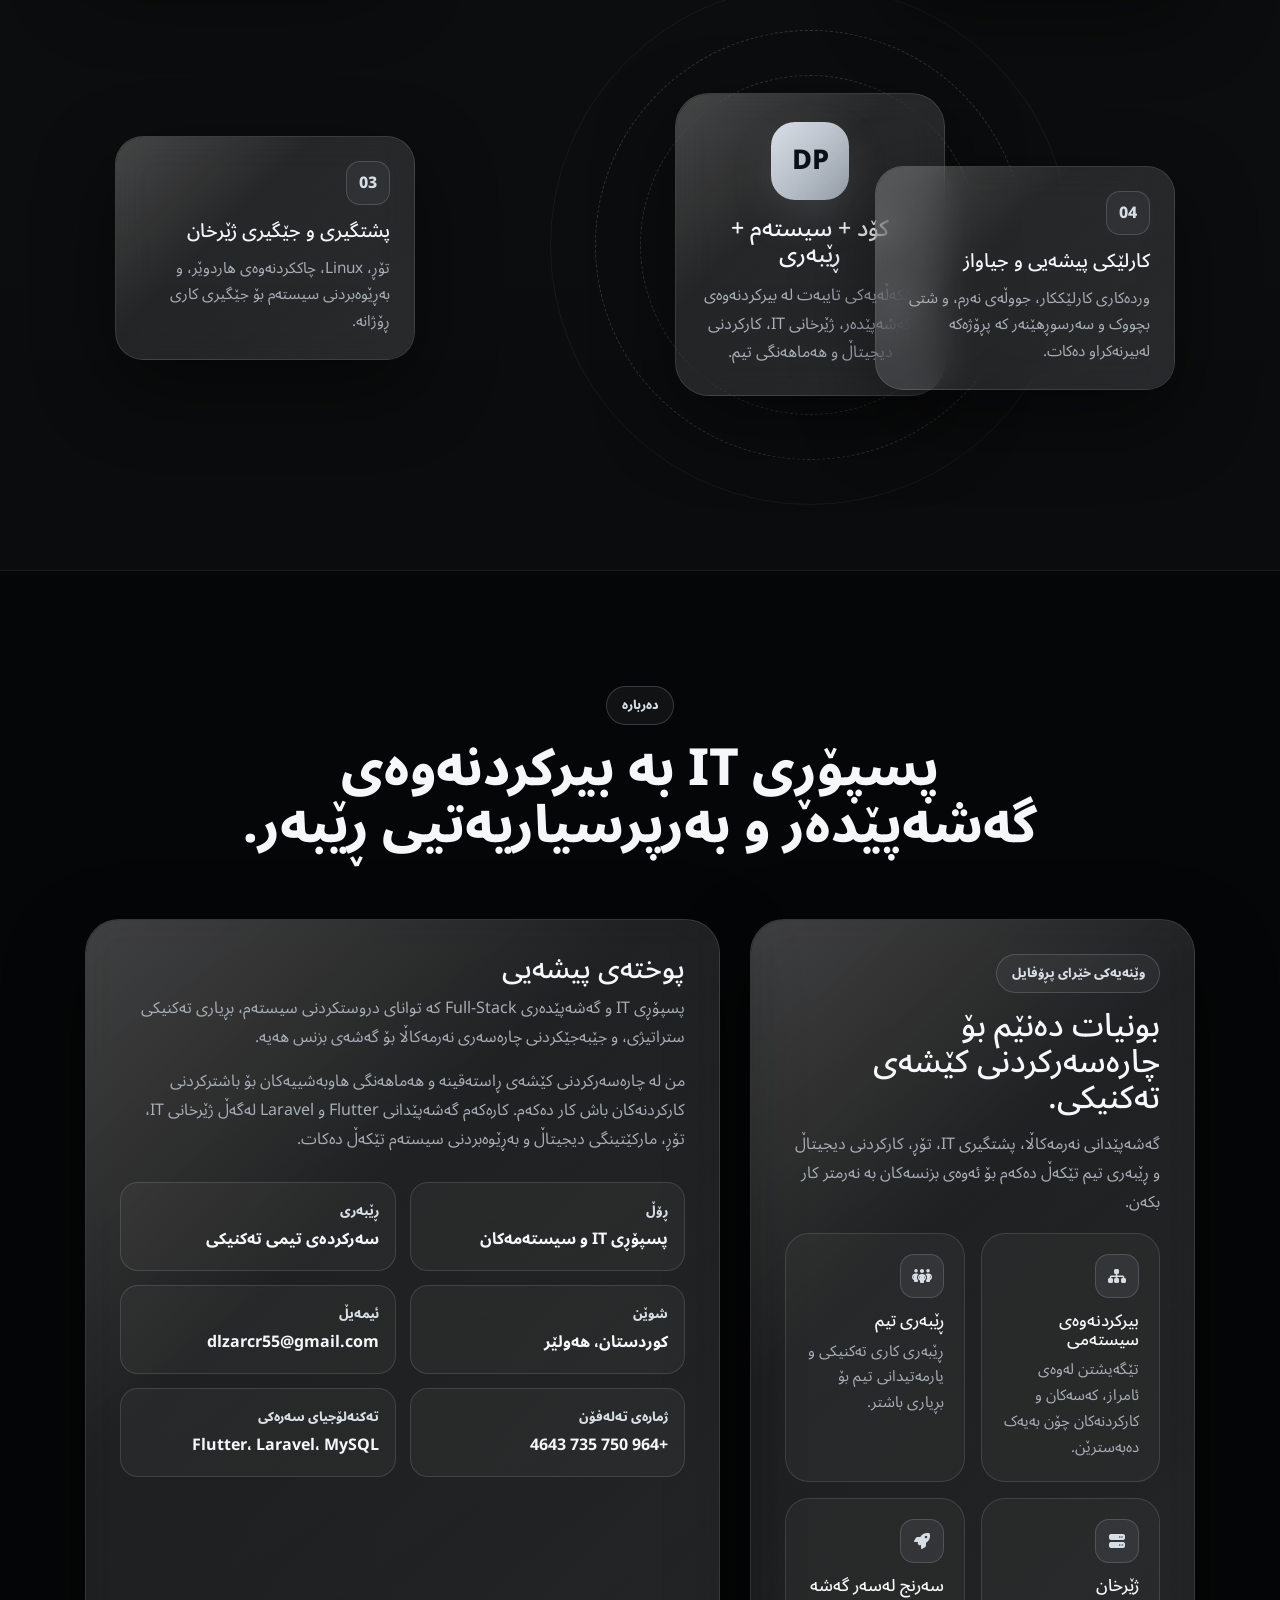
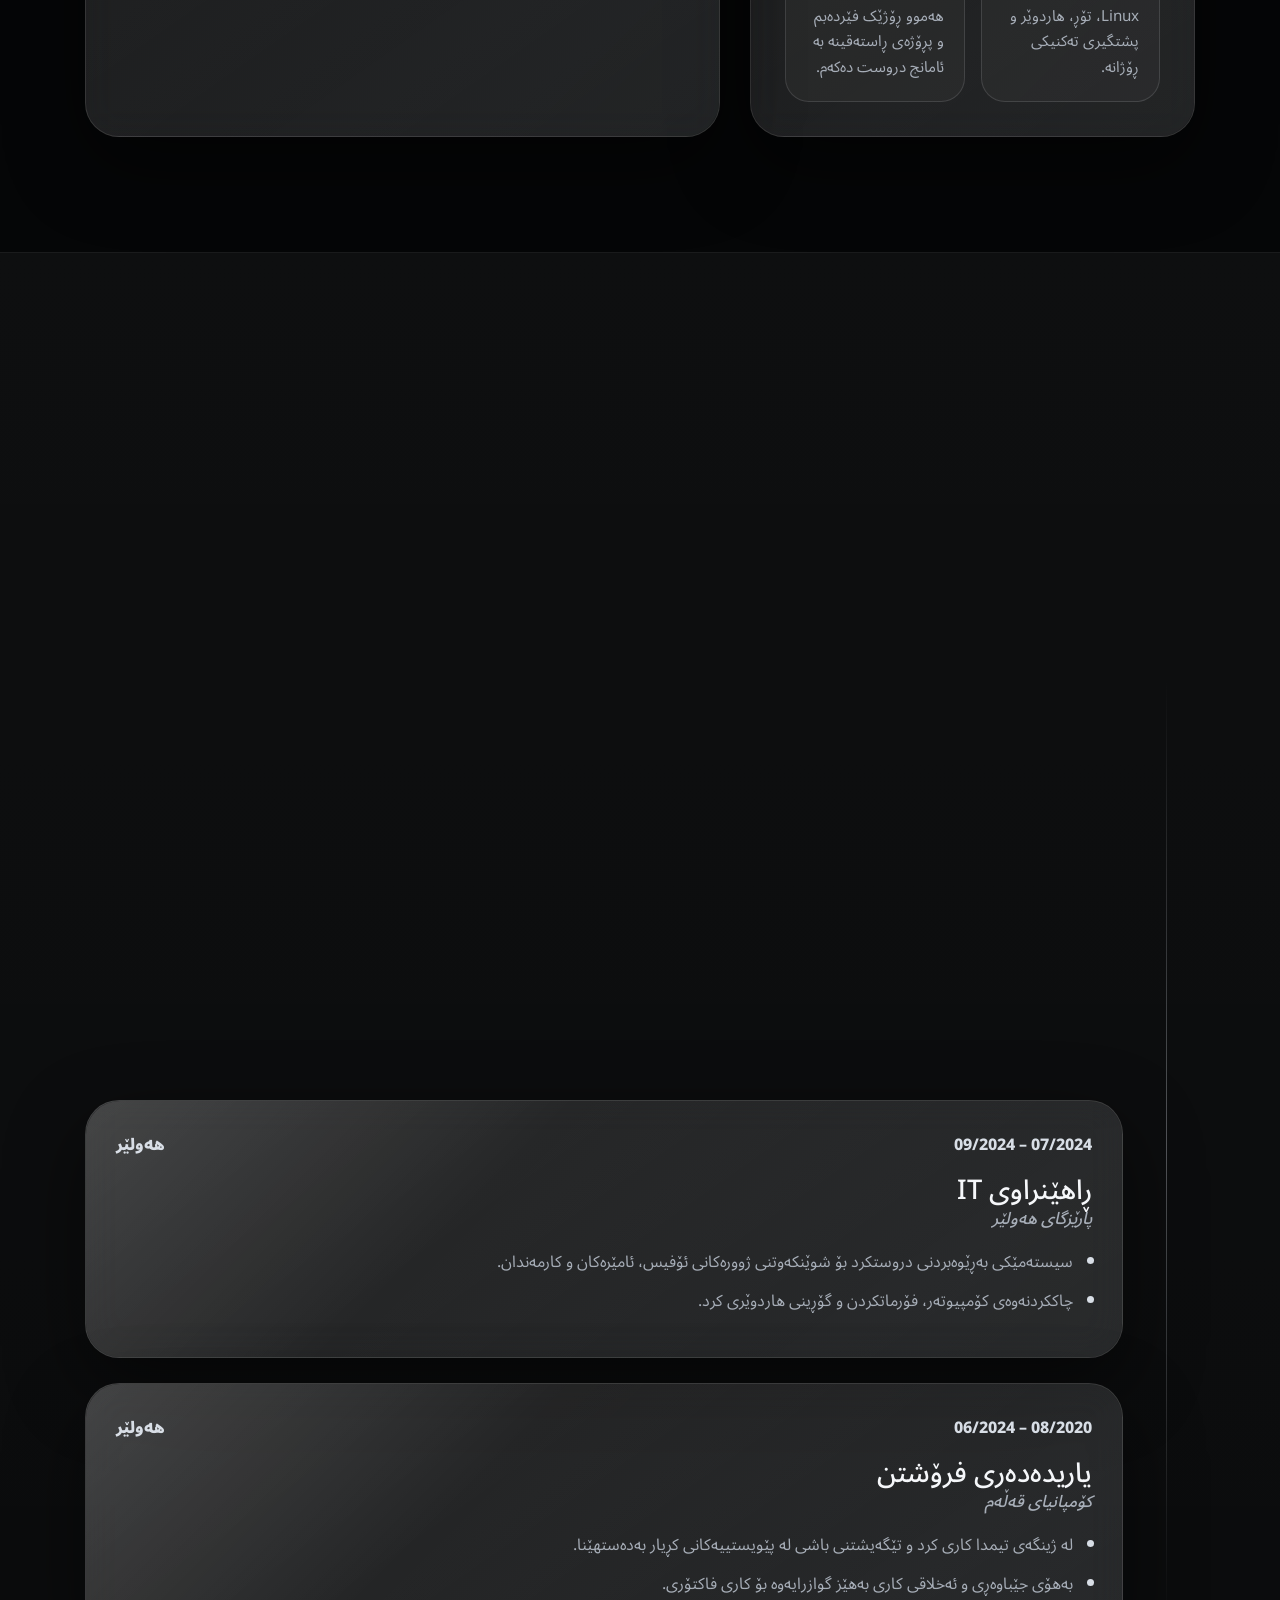
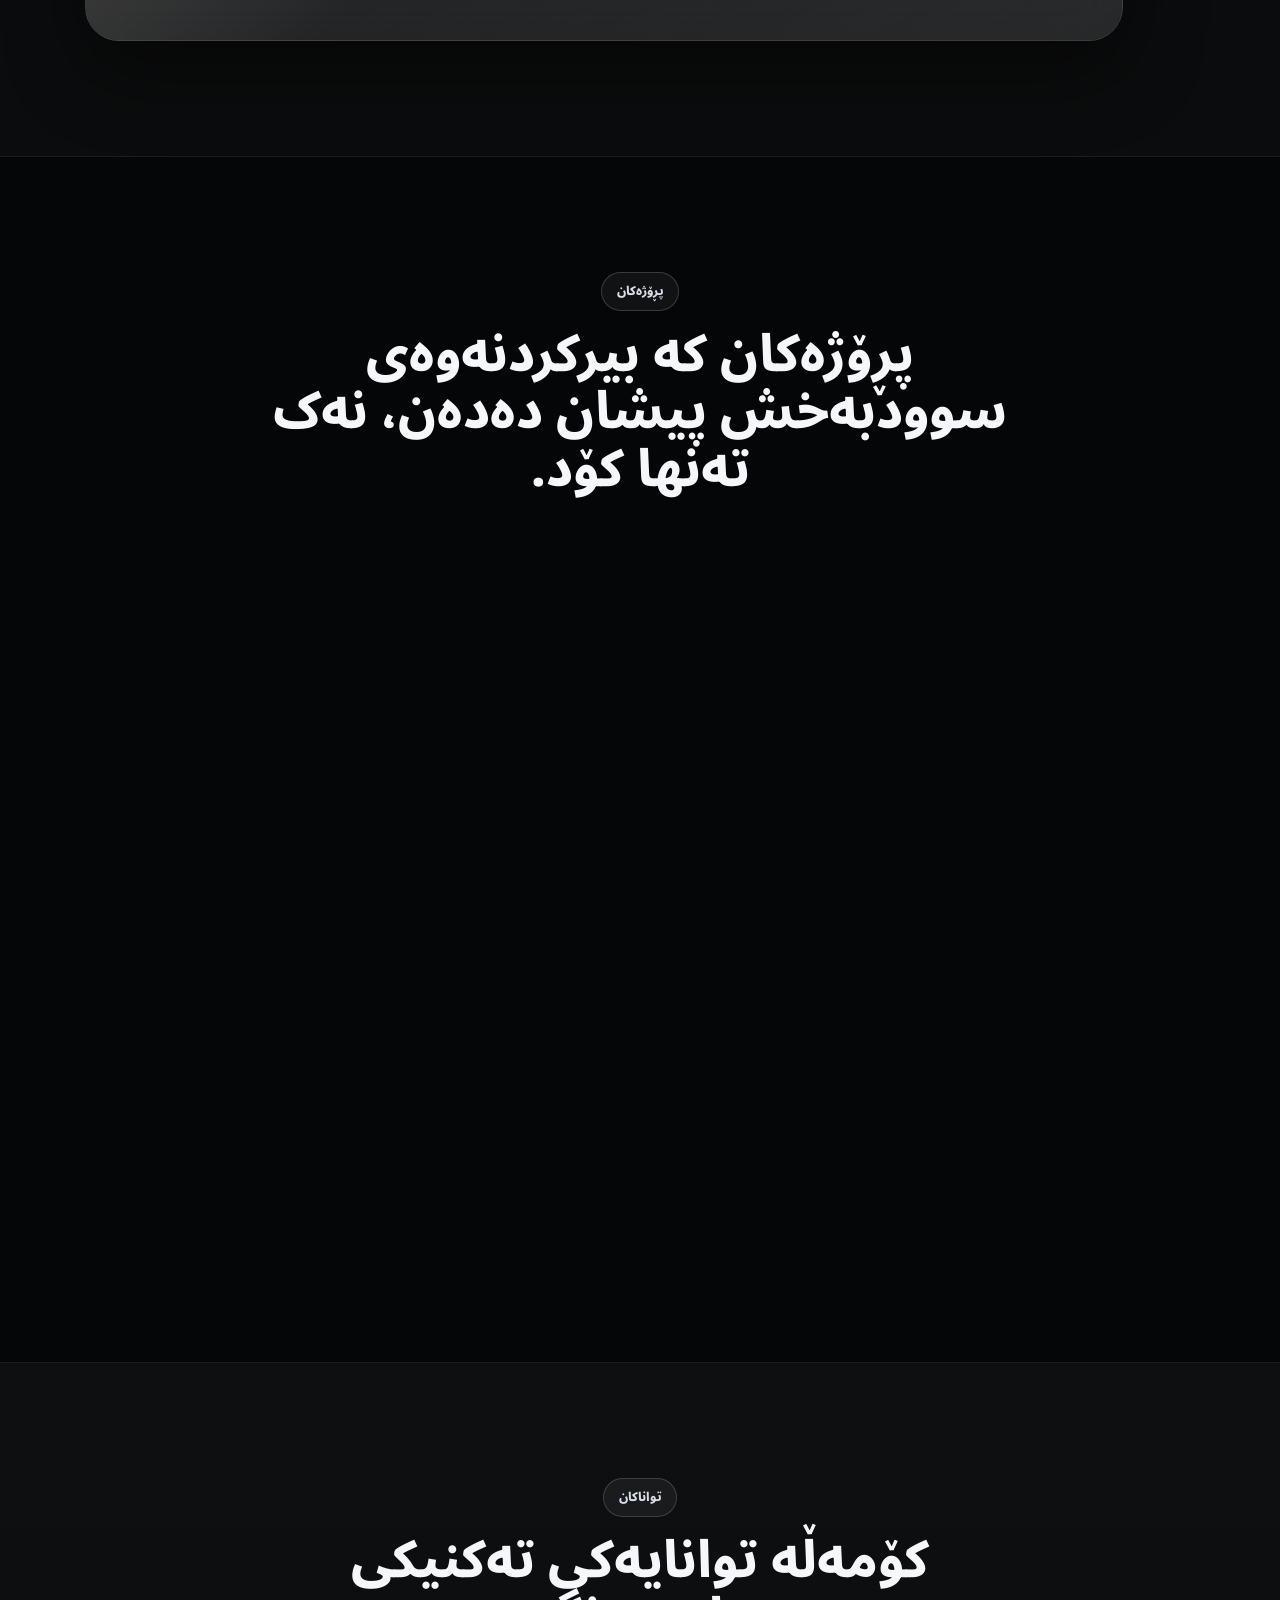
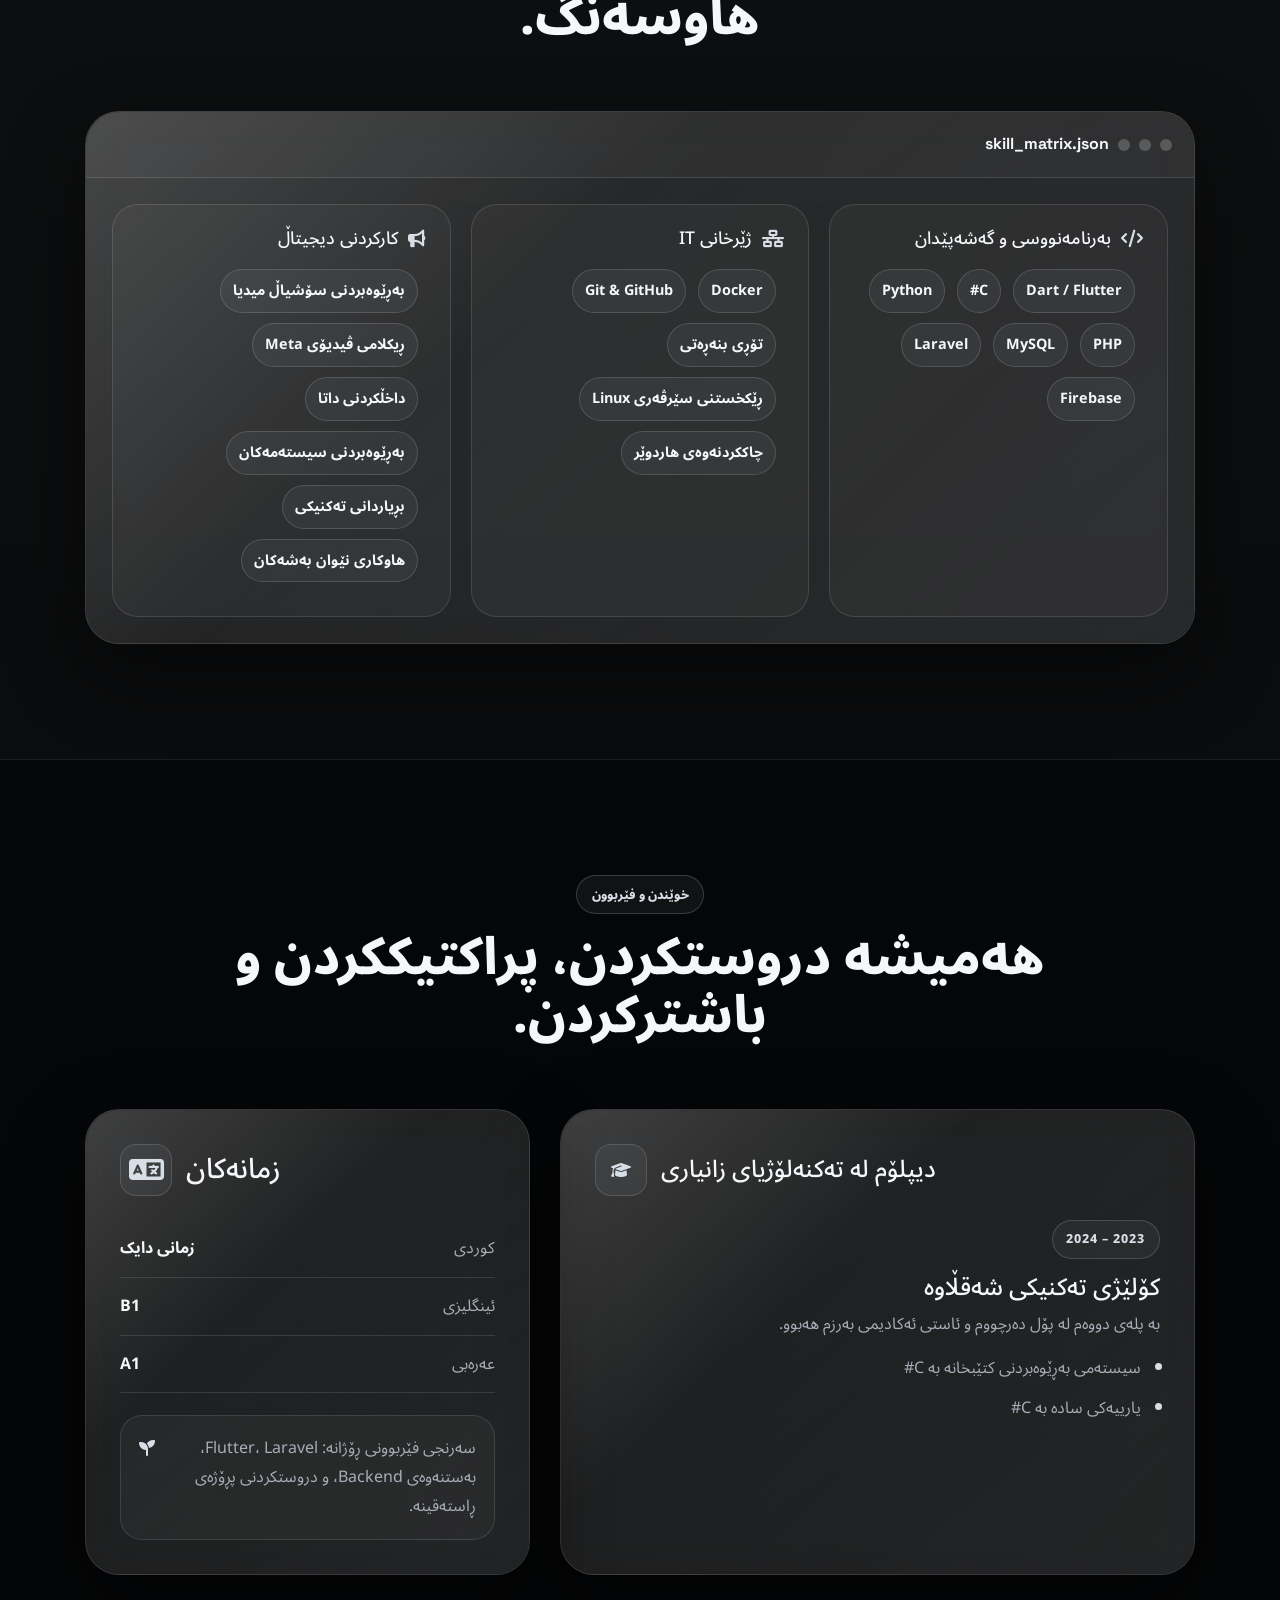
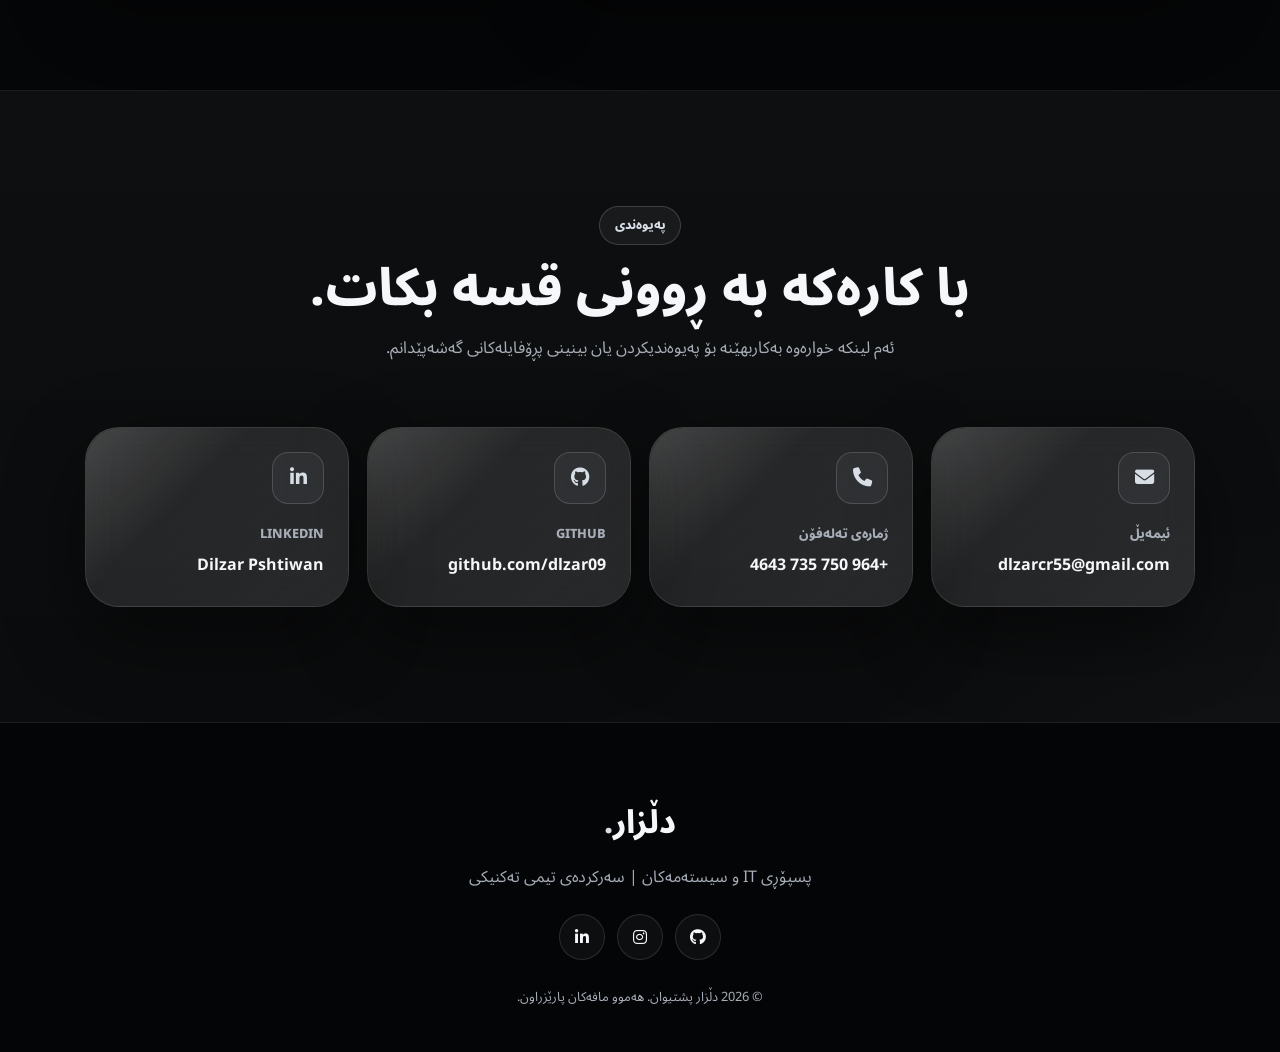
==== commit d58775e7: "changes some texts" ====
--- a/index-ku.html
+++ b/index-ku.html
@@ -104,7 +104,7 @@
                                 <div class="monogram">DP</div>
                                 <div>
                                     <small>ناسنامەی سیستەم</small>
-                                    <h3>لۆژیکی مرۆڤانە، کۆدی پاک، بەهای ڕاستەقینەی بزنس.</h3>
+                                    <h3>لۆژیکی، کۆدی پاک، بەهای ڕاستەقینەی بزنس.</h3>
                                 </div>
                             </div>
 
@@ -182,7 +182,7 @@
                 <div class="signal-node node-bottom-right glass-panel reveal delay-3 magnetic" data-tilt>
                     <span class="node-tag">04</span>
                     <h4>کارلێکی پیشەیی و جیاواز</h4>
-                    <p>وردەکاری کارلێککار، جووڵەی نەرم، و شتی بچووک و سەرسوڕهێنەر کە پۆرتفۆلیۆکە لەبیرنەکراو دەکات.</p>
+                    <p>وردەکاری کارلێککار، جووڵەی نەرم، و شتی بچووک و سەرسوڕهێنەر کە پڕۆژەکە لەبیرنەکراو دەکات.</p>
                 </div>
             </div>
         </div>
@@ -202,7 +202,7 @@
                     <div class="about-smart-card glass-panel h-100 magnetic" data-tilt>
                         <div class="about-smart-header">
                             <span class="section-kicker mb-3">وێنەیەکی خێرای پڕۆفایل</span>
-                            <h3>دروستبووم بۆ چارەسەرکردنی کێشەی تەکنیکی.</h3>
+                            <h3>بونیات دەنێم بۆ چارەسەرکردنی کێشەی تەکنیکی.</h3>
                             <p>
                                 گەشەپێدانی نەرمەکاڵا، پشتگیری IT، تۆڕ، کارکردنی دیجیتاڵ و ڕێبەری تیم تێکەڵ دەکەم بۆ ئەوەی بزنسەکان بە نەرمتر کار بکەن.
                             </p>
@@ -290,7 +290,7 @@
                         <strong>هەولێر</strong>
                     </div>
                     <h3>ڕاهێنراوی IT</h3>
-                    <h4>حکومەتی هەولێر</h4>
+                    <h4>پارێزگای هەولێر</h4>
                     <ul class="lux-list">
                         <li>سیستەمێکی بەڕێوەبردنی دروستکرد بۆ شوێنکەوتنی ژوورەکانی ئۆفیس، ئامێرەکان و کارمەندان.</li>
                         <li>چاککردنەوەی کۆمپیوتەر، فۆرماتکردن و گۆڕینی هاردوێری کرد.</li>
@@ -335,7 +335,7 @@
                     <div class="project-number">02</div>
                     <i class="fa-solid fa-car"></i>
                     <h3>سیستەمی بەڕێوەبردنی ئۆتۆمبێل و خاوەنەکەی</h3>
-                    <p>ئەپی دێسکتۆپی C# بە شێوەی ئافلاین و پارێزراو بۆ Rawa Auto Auction بۆ تۆمارکردنی ئۆتۆمبێل و بەڕێوەبردنی زانیاری خاوەنەکان.</p>
+                    <p>ئەپی دێسکتۆپی C# بە شێوەی ئۆفڵاین و پارێزراو بۆ Rawa Auto Auction بۆ تۆمارکردنی ئۆتۆمبێل و بەڕێوەبردنی زانیاری خاوەنەکان.</p>
                     <div class="project-tags"><span>C#</span><span>دێسکتۆپ</span><span>ئامرازی ناوخۆیی</span></div>
                 </article>
 
@@ -390,7 +390,7 @@
                         <div class="skill-pill">Docker</div>
                         <div class="skill-pill">Git & GitHub</div>
                         <div class="skill-pill">تۆڕی بنەڕەتی</div>
-                        <div class="skill-pill">Point-to-Point</div>
+                        <!-- <div class="skill-pill">Point-to-Point</div> -->
                         <div class="skill-pill">ڕێکخستنی سێرڤەری Linux</div>
                         <div class="skill-pill">چاککردنەوەی هاردوێر</div>
                     </div>
@@ -517,7 +517,7 @@
             <p>پسپۆڕی IT و سیستەمەکان | سەرکردەی تیمی تەکنیکی</p>
             <div class="footer-socials">
                 <a href="https://github.com/dlzar09" target="_blank" rel="noopener"><i class="fab fa-github"></i></a>
-                <a href="https://www.facebook.com/dlzar.pshtiwan" target="_blank" rel="noopener"><i class="fab fa-facebook-f"></i></a>
+                <a href="https://www.instagram.com/dilzar_22" target="_blank" rel="noopener"><i class="fab fa-instagram"></i></a>
                 <a href="https://www.linkedin.com/in/dilzar-pshtiwan/" target="_blank" rel="noopener"><i class="fab fa-linkedin-in"></i></a>
             </div>
             <small>&copy; 2026 دڵزار پشتیوان. هەموو مافەکان پارێزراون.</small>
